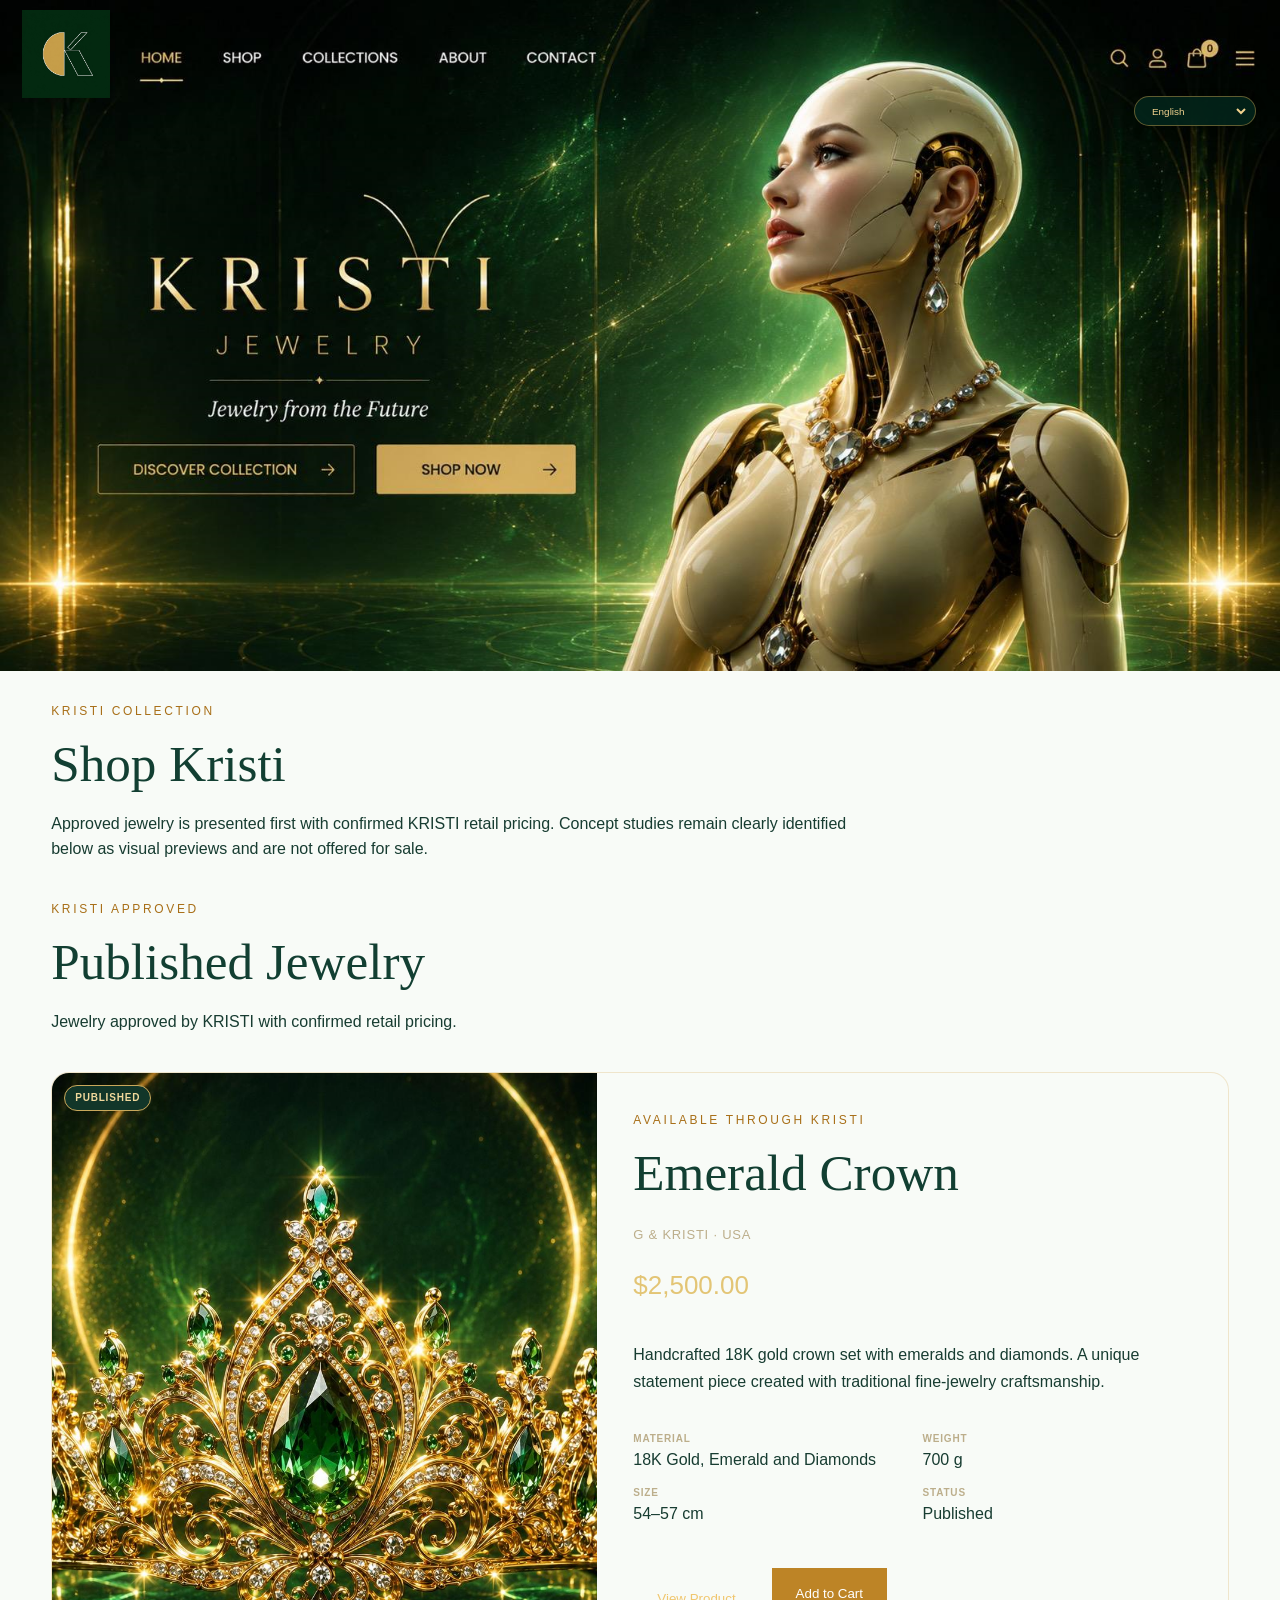
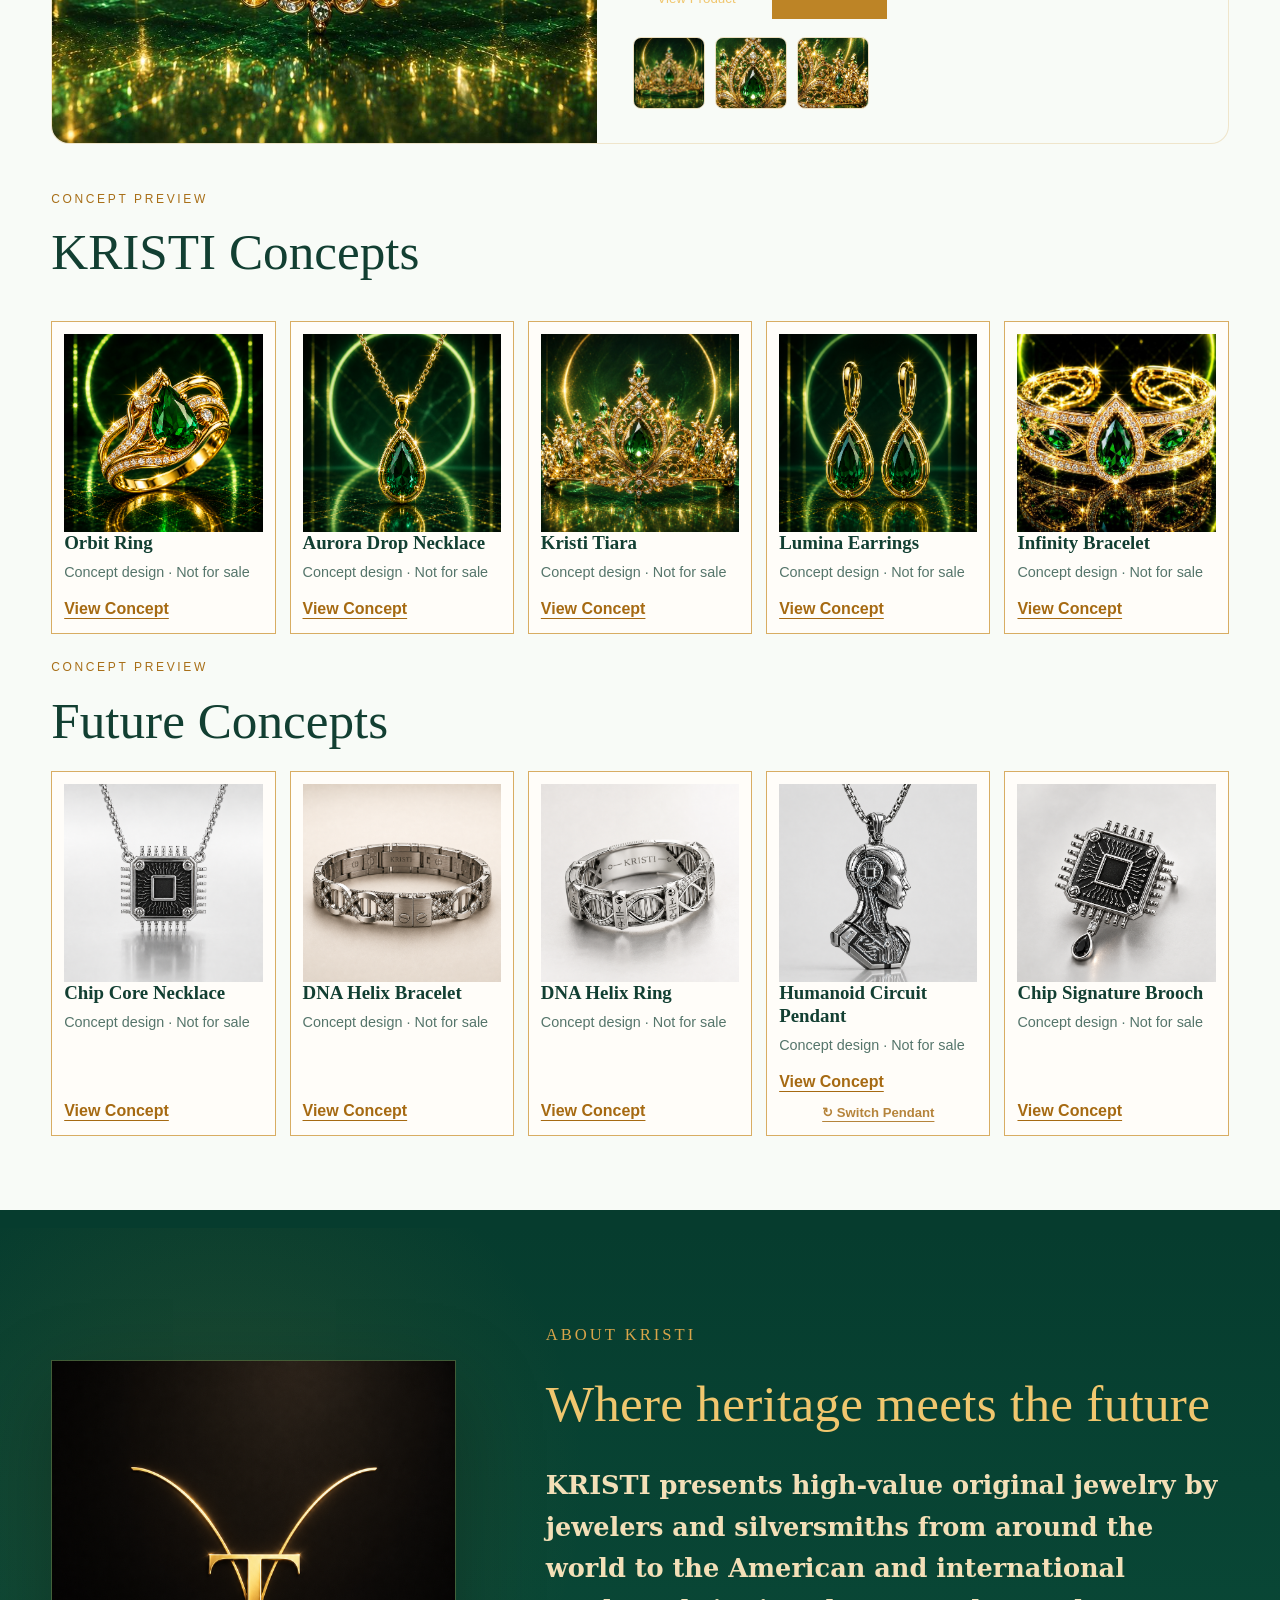
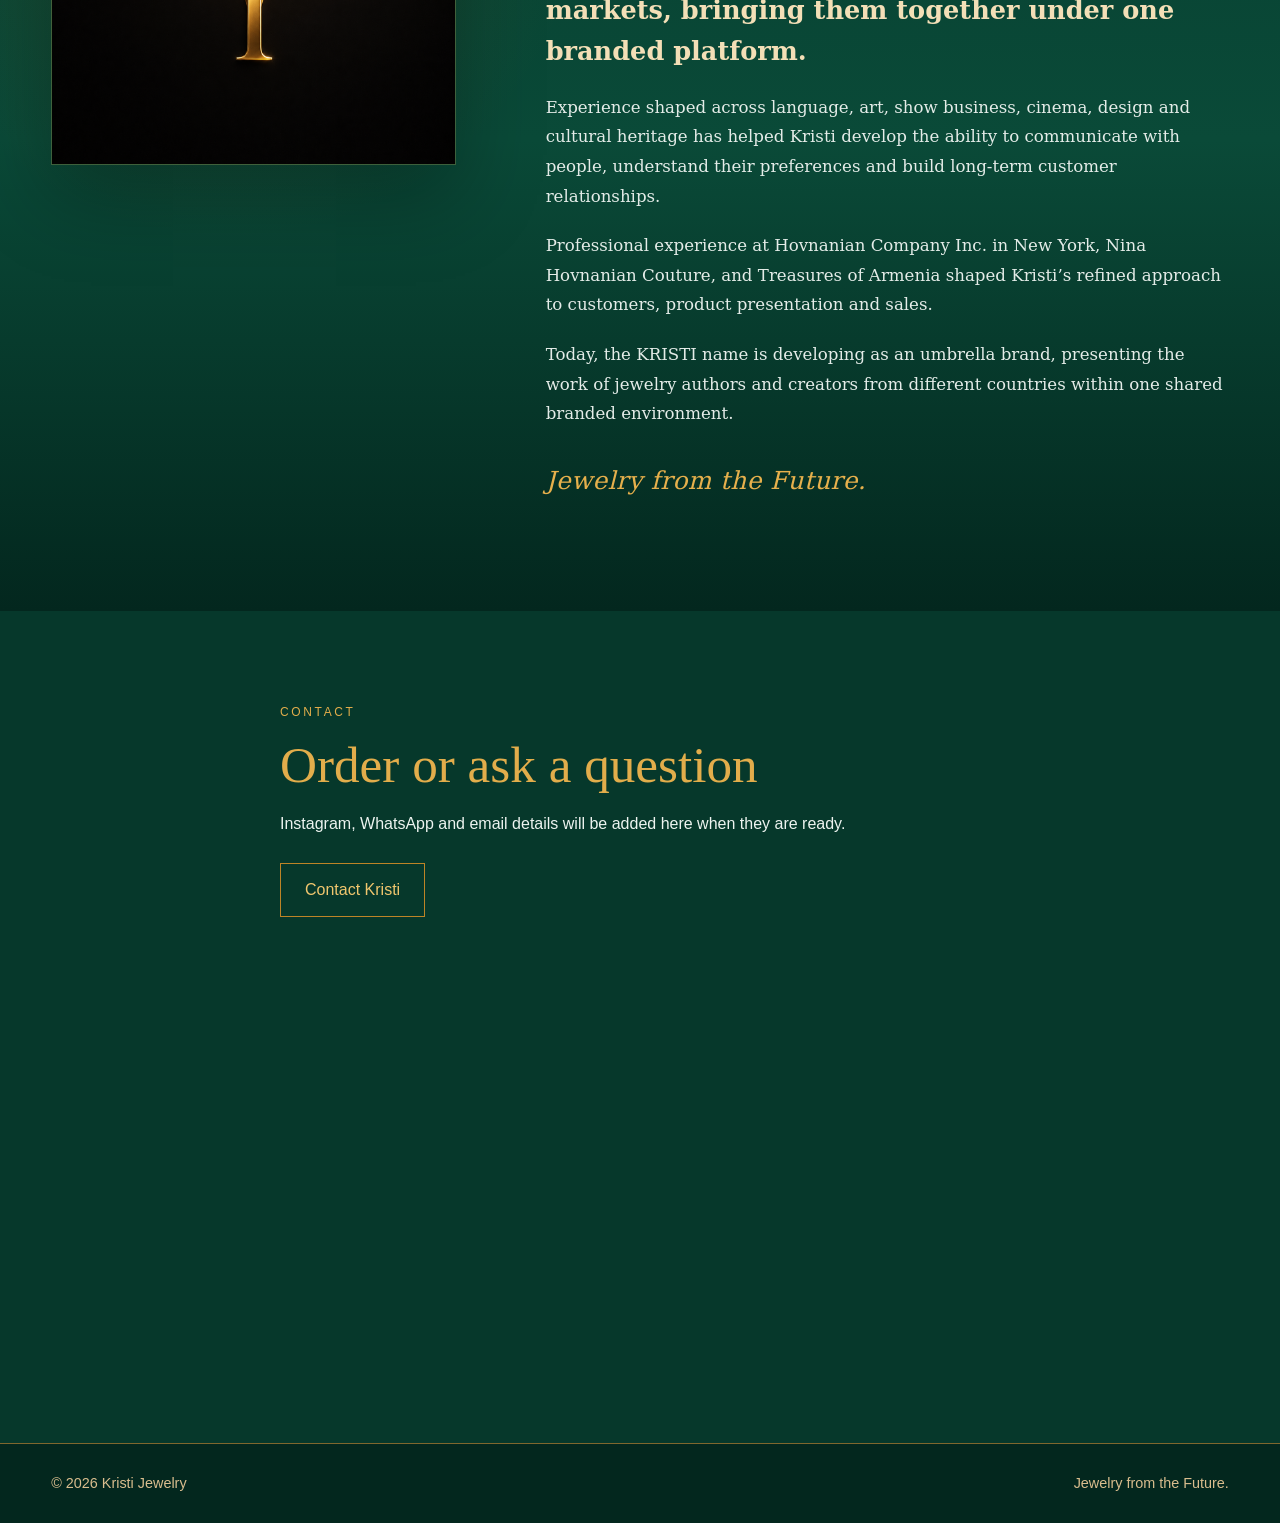
==== green/index.html @ 35c67d04 "Shift home logo left to cover legacy mark" ====
<!DOCTYPE html>
<html lang="en">
<head>
<meta charset="UTF-8">
<meta name="viewport" content="width=device-width,initial-scale=1.0">
<meta http-equiv="Cache-Control" content="no-cache, no-store, must-revalidate">
<meta http-equiv="Pragma" content="no-cache">
<meta http-equiv="Expires" content="0">
<base href="../">
<meta name="description" content="Kristi Jewelry — Green 0.2">
<title>Kristi Jewelry — Green 0.2</title>
<link rel="stylesheet" href="green/style.css?v=20260819-contact-scroll-1">
<link rel="stylesheet" href="green/rebuild.css?v=20260819-inner-shop-space-1">
<link rel="stylesheet" href="green/sticky-nav.css?v=20260819-checkout-2">
<style>
.published-static{margin:26px 0 46px}.published-static-card{display:grid;grid-template-columns:minmax(300px,.95fr) minmax(320px,1.05fr);gap:28px;border:1px solid rgba(215,173,91,.28);border-radius:18px;overflow:hidden;background:rgba(255,255,255,.035)}.published-static-media{position:relative;min-height:420px;background:#10251c}.published-static-media>img{width:100%;height:100%;object-fit:cover;display:block}.published-static-badge{position:absolute;left:12px;top:24px;padding:7px 10px;background:#123629;color:#f0d89b;border:1px solid #c9a85b;border-radius:999px;font:600 10px/1 Arial,sans-serif;letter-spacing:.08em;text-transform:uppercase}.published-static-body{padding:38px 36px 34px 8px;display:flex;flex-direction:column;justify-content:center}.published-static-body h2{font-size:clamp(32px,4vw,52px);margin:0 0 8px}.published-static-price{font-size:26px;color:#e3c575;margin:6px 0 20px}.published-static-meta{color:#bcae8b;text-transform:uppercase;letter-spacing:.06em;font-size:13px}.published-static-desc{line-height:1.65;max-width:650px}.published-static-specs{display:grid;grid-template-columns:1fr 1fr;gap:12px 20px;list-style:none;padding:0;margin:20px 0}.published-static-specs strong{display:block;color:#bcae8b;font-size:10px;text-transform:uppercase;letter-spacing:.08em}.published-static-thumbs{display:flex;gap:10px;flex-wrap:wrap}.published-actions{display:flex;gap:12px;flex-wrap:wrap;margin:22px 0 18px}.published-actions .button{border:0;cursor:pointer}.bracelet-modal-image{object-fit:cover!important;object-position:50% 27%!important}
#collections{scroll-margin-top:82px}
.hero-logo-overlay{position:absolute;z-index:30;left:1.7%;top:1.5%;width:6.9%;height:auto;display:block;pointer-events:none}
@media(max-width:760px){.published-static-card{grid-template-columns:1fr}.published-static-media{min-height:320px}.published-static-body{padding:24px}.published-static-specs{grid-template-columns:1fr}.published-static-badge{top:20px}#collections{scroll-margin-top:70px}.hero-logo-overlay{left:1.4%;top:1.4%;width:8.1%}}
</style>
</head>
<body>
<header class="site-sticky-nav" aria-label="Persistent navigation"><div class="site-sticky-nav-inner"><a class="sticky-brand" href="#home" data-sticky-target="#home" aria-label="Kristi Home"><span class="sticky-k-mark" aria-hidden="true">K</span><span>KRISTI</span></a><nav class="sticky-links" aria-label="Primary"><a href="#home" data-sticky-target="#home">Home</a><a href="#shop" data-sticky-target="#shop">Shop</a><a href="#collections" data-sticky-target="#collections">Collections</a><a href="#about" data-sticky-target="#about">About</a><a href="#contact" data-sticky-target="#contact">Contact</a></nav><div class="sticky-actions"><button class="sticky-icon" type="button" data-sticky-search aria-label="Search">⌕</button><a class="sticky-icon" href="/jeweler/" aria-label="Account">♙</a><button class="sticky-icon" type="button" data-cart-open aria-label="Cart">🛒</button><button class="sticky-icon" type="button" data-sticky-menu aria-label="Menu">☰</button><div class="sticky-search-box"><input id="stickySiteSearch" type="search" placeholder="Search jewelry" aria-label="Search jewelry"></div><nav class="sticky-menu-box" aria-label="Quick menu"><a href="#home" data-sticky-target="#home">Home</a><a href="#shop" data-sticky-target="#shop">Shop</a><a href="#collections" data-sticky-target="#collections">Collections</a><a href="#about" data-sticky-target="#about">About</a><a href="#contact" data-sticky-target="#contact">Contact</a><a href="/jeweler/">Jeweler Portal</a></nav></div></div></header>
<main>
<section class="hero" id="home" aria-label="Kristi Jewelry hero"><div class="hero-frame"><img class="hero-art" src="Hero%20Green%200.1%20png.png?v=20260815-green" alt="Kristi Jewelry green futuristic jewelry campaign"><img class="hero-logo-overlay" src="green/kristi-logo-home.png?v=20260821-logo-4" alt="Kristi logo"><a class="hero-control hero-home" href="#home" data-target="#home" aria-label="Home"></a><a class="hero-control hero-shop" href="#shop" data-target="#shop" aria-label="Shop"></a><a class="hero-control hero-collections" href="#collections" data-target="#collections" aria-label="Collections"></a><a class="hero-control hero-about" href="#about" data-target="#about" aria-label="About"></a><a class="hero-control hero-contact" href="#contact" data-target="#contact" aria-label="Contact"></a><button class="hero-control hero-search" type="button" aria-label="Search"></button><a class="hero-control hero-account" href="/jeweler/" aria-label="Jeweler account"></a><button class="hero-control hero-cart" type="button" data-cart-open aria-label="Cart"></button><button class="hero-control hero-menu" type="button" aria-label="Menu"></button><a class="hero-control hero-browse" href="#collections" data-target="#collections" aria-label="Discover collection"></a><a class="hero-control hero-shopnow" href="#shop" data-target="#shop" aria-label="Shop now"></a><div class="hero-panel search-panel" id="searchPanel"><input class="search-input" id="siteSearch" type="search" placeholder="Search jewelry" aria-label="Search jewelry"></div><nav class="hero-panel menu-panel" id="menuPanel" aria-label="Site menu"><a href="#home" data-target="#home">Home</a><a href="#shop" data-target="#shop">Shop</a><a href="#collections" data-target="#collections">Collections</a><a href="#about" data-target="#about">About</a><a href="#contact" data-target="#contact">Contact</a><a href="/jeweler/">Jeweler Portal</a></nav><div class="language-bar"><div class="language-bar-inner"><span class="language-label">Language</span><select id="languageSelect" class="language-select"><option value="ar">Arabic</option><option value="hy">Armenian</option><option value="az">Azerbaijani</option><option value="zh">Chinese</option><option value="en" selected>English</option><option value="de">German</option><option value="hi">Hindi</option><option value="fa">Persian</option><option value="ru">Russian</option><option value="es">Spanish</option><option value="tr">Turkish</option></select></div></div></div></section>
<section class="section" id="shop"><div class="container"><div class="section-heading"><p class="eyebrow" data-i18n="shopEyebrow">KRISTI collection</p><h1 data-i18n="shopTitle">Shop Kristi</h1><p data-i18n="shopIntro">Approved jewelry is presented first with confirmed KRISTI retail pricing. Concept studies remain clearly identified below as visual previews and are not offered for sale.</p></div><div class="published-static"><div class="section-heading"><p class="eyebrow">KRISTI Approved</p><h1>Published Jewelry</h1><p>Jewelry approved by KRISTI with confirmed retail pricing.</p></div><article class="published-static-card" id="emeraldCrown"><div class="published-static-media"><img id="crownMainImage" src="WhatsApp%20Image%202026-08-17%20at%206.25.42%20PM%20(1).jpeg" alt="Emerald Crown"><span class="published-static-badge">Published</span></div><div class="published-static-body"><p class="eyebrow">Available through KRISTI</p><h2>Emerald Crown</h2><p class="published-static-meta">G &amp; Kristi · USA</p><p class="published-static-price">$2,500.00</p><p class="published-static-desc">Handcrafted 18K gold crown set with emeralds and diamonds. A unique statement piece created with traditional fine-jewelry craftsmanship.</p><ul class="published-static-specs"><li><strong>Material</strong>18K Gold, Emerald and Diamonds</li><li><strong>Weight</strong>700 g</li><li><strong>Size</strong>54–57 cm</li><li><strong>Status</strong>Published</li></ul><div class="published-actions"><button class="button secondary" type="button" data-view-crown>View Product</button><button class="button" type="button" data-add-crown>Add to Cart</button></div><div class="published-static-thumbs"><button class="crown-thumb" type="button" data-src="WhatsApp%20Image%202026-08-17%20at%206.25.42%20PM%20(1).jpeg" aria-label="Emerald Crown image 1"><img src="WhatsApp%20Image%202026-08-17%20at%206.25.42%20PM%20(1).jpeg" alt="Emerald Crown image 1"></button><button class="crown-thumb" type="button" data-src="WhatsApp%20Image%202026-08-17%20at%206.35.32%20PM.jpeg" aria-label="Emerald Crown image 2"><img src="WhatsApp%20Image%202026-08-17%20at%206.35.32%20PM.jpeg" alt="Emerald Crown image 2"></button><button class="crown-thumb" type="button" data-src="WhatsApp%20Image%202026-08-17%20at%206.36.17%20PM.jpeg" aria-label="Emerald Crown image 3"><img src="WhatsApp%20Image%202026-08-17%20at%206.36.17%20PM.jpeg" alt="Emerald Crown image 3"></button></div></div></article></div><div class="section-heading" id="collections"><p class="eyebrow">Concept Preview</p><h1>KRISTI Concepts</h1></div><div class="product-grid" id="productGrid"></div><div class="section-heading concept-second-heading"><p class="eyebrow">Concept Preview</p><h1>Future Concepts</h1></div><div class="product-grid" id="conceptProductGrid"></div></div></section>
<section class="section about-section" id="about"><div class="container about-wrap"><div class="about-symbol-wrap"><img class="about-symbol" src="Kristi-symbol.png" alt="Kristi gold T emblem"></div><div class="about-content"><p class="eyebrow">About Kristi</p><h1>Where heritage meets the future</h1><p class="about-lead"><strong>KRISTI presents high-value original jewelry by jewelers and silversmiths from around the world to the American and international markets, bringing them together under one branded platform.</strong></p><p>Experience shaped across language, art, show business, cinema, design and cultural heritage has helped Kristi develop the ability to communicate with people, understand their preferences and build long-term customer relationships.</p><p>Professional experience at Hovnanian Company Inc. in New York, Nina Hovnanian Couture, and Treasures of Armenia shaped Kristi’s refined approach to customers, product presentation and sales.</p><p>Today, the KRISTI name is developing as an umbrella brand, presenting the work of jewelry authors and creators from different countries within one shared branded environment.</p><p class="about-signature">Jewelry from the Future.</p></div></div></section><section class="section contact-section" id="contact"><div class="container narrow"><p class="eyebrow" data-i18n="contactEyebrow">Contact</p><h1 data-i18n="contactTitle">Order or ask a question</h1><p data-i18n="contactP">Instagram, WhatsApp and email details will be added here when they are ready.</p><a class="button secondary" href="mailto:hello@example.com" data-i18n="contactButton">Contact Kristi</a></div></section></main>
<aside class="cart-drawer" id="cartDrawer" aria-hidden="true" aria-labelledby="cartTitle"><button class="cart-backdrop" type="button" data-cart-close aria-label="Close cart"></button><section class="cart-panel" role="dialog" aria-modal="true"><div class="cart-header"><div><p class="eyebrow">KRISTI</p><h2 id="cartTitle">Your Cart</h2></div><button class="cart-close" type="button" data-cart-close aria-label="Close cart">×</button></div><div class="cart-empty" data-cart-content><p>Your cart is currently empty.</p><a class="button secondary" href="#shop" data-cart-shop>Continue Shopping</a></div></section></aside>
<div class="concept-modal" id="conceptModal" aria-hidden="true" role="dialog" aria-modal="true" aria-labelledby="conceptTitle"><div class="concept-modal-backdrop" data-close-modal></div><div class="concept-modal-panel"><button class="concept-modal-close" type="button" aria-label="Close concept preview" data-close-modal>×</button><div class="concept-modal-grid"><img id="conceptImage" class="concept-modal-image" src="product-07.png" alt=""><div class="concept-modal-content"><p class="eyebrow" data-i18n="modalEyebrow">Kristi Concept Study</p><h2 id="conceptTitle">Concept Collection</h2><p id="conceptDescription" class="concept-description"></p><div class="concept-notice"><strong>Concept Preview</strong><span data-i18n="modalNotice">This is a visual concept preview and is not currently offered for sale.</span></div></div></div></div></div><footer class="site-footer"><div class="container footer-wrap"><p>© <span id="year"></span> Kristi Jewelry</p><p data-i18n="tagline">Jewelry from the Future.</p></div></footer><script src="green/app.js?v=20260818-rebuild-1" defer></script><script src="green/dna-bracelet-image.js?v=20260818-dna-bracelet" defer></script><script src="green/sticky-nav.js?v=20260819-checkout-2" defer></script></body></html>
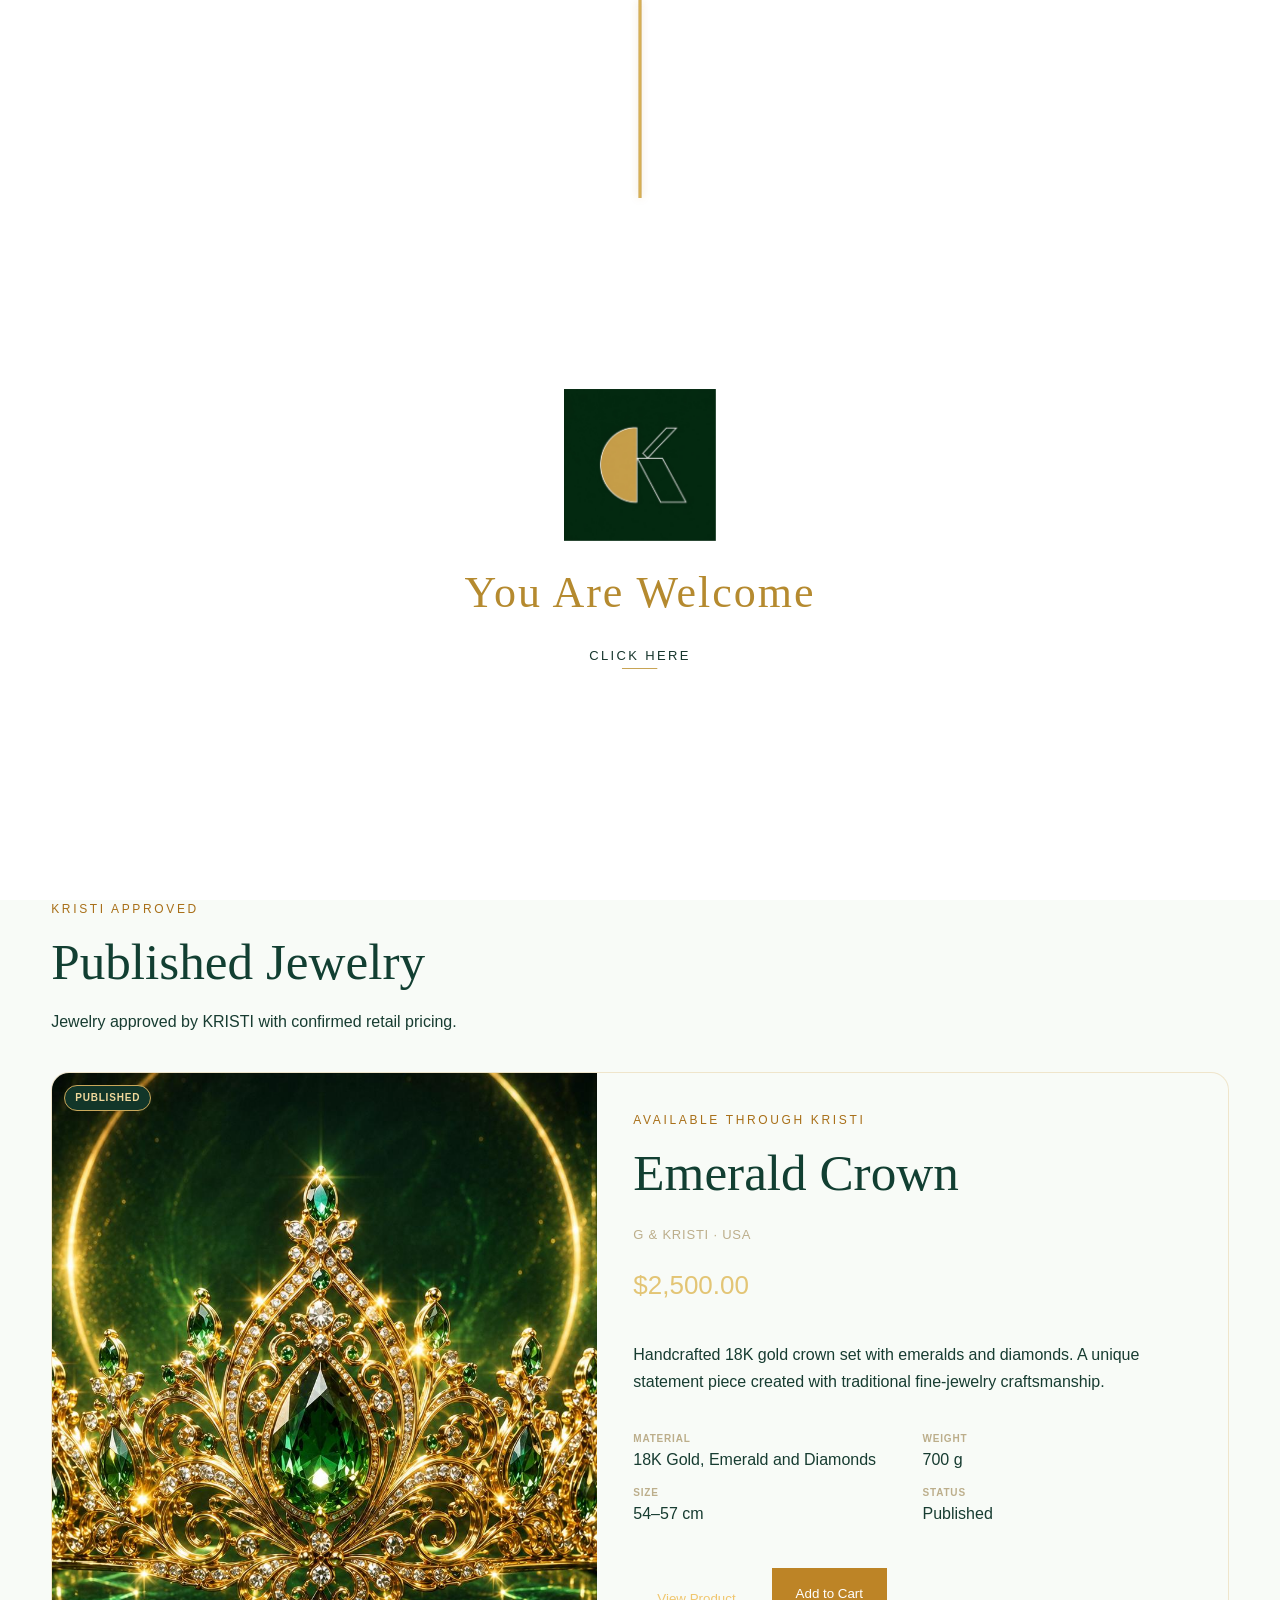
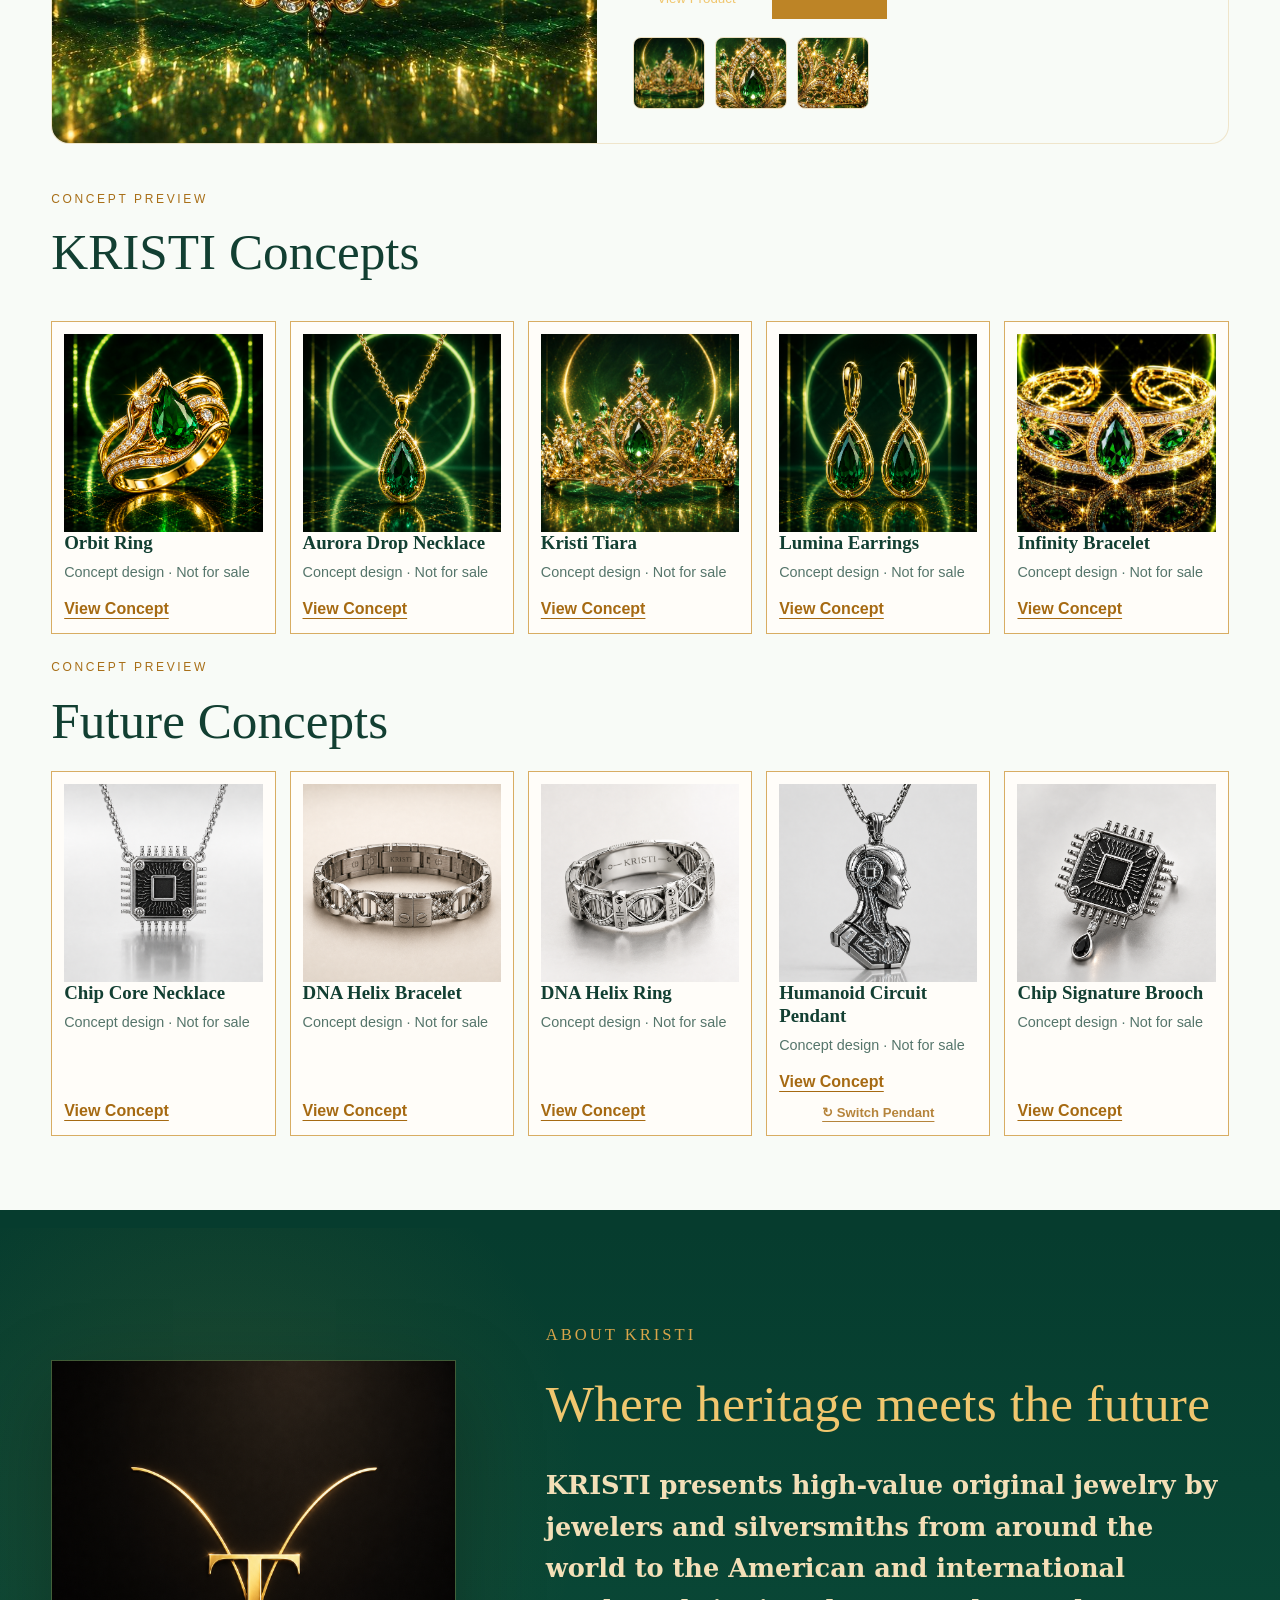
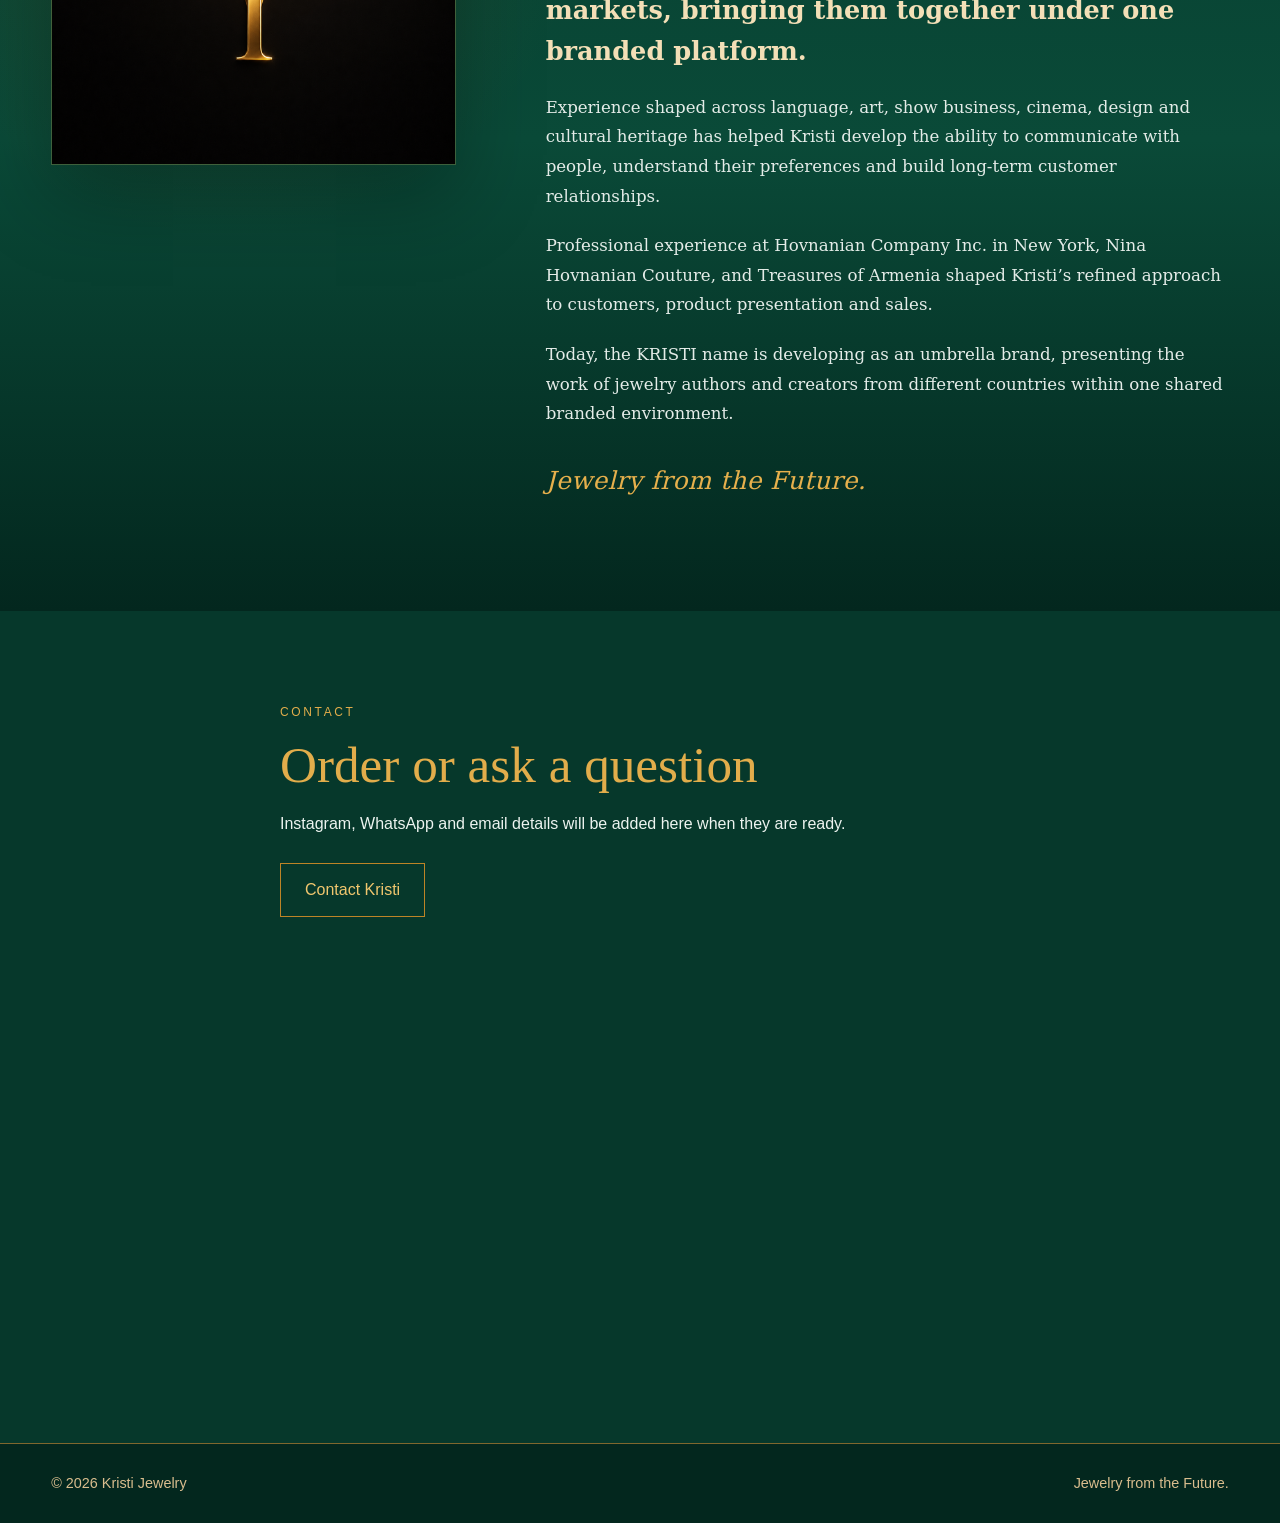
==== commit c39f5854: "Wire intro screen and KRISTI background music" ====
--- a/green/index.html
+++ b/green/index.html
@@ -12,6 +12,7 @@
 <link rel="stylesheet" href="green/style.css?v=20260819-contact-scroll-1">
 <link rel="stylesheet" href="green/rebuild.css?v=20260819-inner-shop-space-1">
 <link rel="stylesheet" href="green/sticky-nav.css?v=20260819-checkout-2">
+<link rel="stylesheet" href="green/intro-music.css?v=20260823-intro-1">
 <style>
 .published-static{margin:26px 0 46px}.published-static-card{display:grid;grid-template-columns:minmax(300px,.95fr) minmax(320px,1.05fr);gap:28px;border:1px solid rgba(215,173,91,.28);border-radius:18px;overflow:hidden;background:rgba(255,255,255,.035)}.published-static-media{position:relative;min-height:420px;background:#10251c}.published-static-media>img{width:100%;height:100%;object-fit:cover;display:block}.published-static-badge{position:absolute;left:12px;top:24px;padding:7px 10px;background:#123629;color:#f0d89b;border:1px solid #c9a85b;border-radius:999px;font:600 10px/1 Arial,sans-serif;letter-spacing:.08em;text-transform:uppercase}.published-static-body{padding:38px 36px 34px 8px;display:flex;flex-direction:column;justify-content:center}.published-static-body h2{font-size:clamp(32px,4vw,52px);margin:0 0 8px}.published-static-price{font-size:26px;color:#e3c575;margin:6px 0 20px}.published-static-meta{color:#bcae8b;text-transform:uppercase;letter-spacing:.06em;font-size:13px}.published-static-desc{line-height:1.65;max-width:650px}.published-static-specs{display:grid;grid-template-columns:1fr 1fr;gap:12px 20px;list-style:none;padding:0;margin:20px 0}.published-static-specs strong{display:block;color:#bcae8b;font-size:10px;text-transform:uppercase;letter-spacing:.08em}.published-static-thumbs{display:flex;gap:10px;flex-wrap:wrap}.published-actions{display:flex;gap:12px;flex-wrap:wrap;margin:22px 0 18px}.published-actions .button{border:0;cursor:pointer}.bracelet-modal-image{object-fit:cover!important;object-position:50% 27%!important}
 #collections{scroll-margin-top:82px}
@@ -20,10 +21,22 @@
 </style>
 </head>
 <body>
+<div class="kristi-intro" data-kristi-intro aria-label="Welcome to KRISTI">
+  <div class="kristi-intro-inner">
+    <div class="kristi-chain" aria-hidden="true"></div>
+    <div class="kristi-intro-mark"><img src="green/kristi-logo-home.png?v=20260823-intro-mark-1" alt="KRISTI logo"></div>
+    <div class="kristi-intro-copy">
+      <h1 class="kristi-intro-title">You Are Welcome</h1>
+      <button class="kristi-intro-enter" type="button" data-kristi-enter>Click here</button>
+    </div>
+  </div>
+</div>
+<audio data-kristi-music preload="auto" loop src="green/KRISTI_Parisian_Luxe_Web_Final.mp3"></audio>
+<button class="kristi-music-toggle" type="button" data-kristi-music-toggle aria-label="Play background music" aria-pressed="false" hidden>♩</button>
 <header class="site-sticky-nav" aria-label="Persistent navigation"><div class="site-sticky-nav-inner"><a class="sticky-brand" href="#home" data-sticky-target="#home" aria-label="Kristi Home"><span class="sticky-k-mark" aria-hidden="true">K</span><span>KRISTI</span></a><nav class="sticky-links" aria-label="Primary"><a href="#home" data-sticky-target="#home">Home</a><a href="#shop" data-sticky-target="#shop">Shop</a><a href="#collections" data-sticky-target="#collections">Collections</a><a href="#about" data-sticky-target="#about">About</a><a href="#contact" data-sticky-target="#contact">Contact</a></nav><div class="sticky-actions"><button class="sticky-icon" type="button" data-sticky-search aria-label="Search">⌕</button><a class="sticky-icon" href="/jeweler/" aria-label="Account">♙</a><button class="sticky-icon" type="button" data-cart-open aria-label="Cart">🛒</button><button class="sticky-icon" type="button" data-sticky-menu aria-label="Menu">☰</button><div class="sticky-search-box"><input id="stickySiteSearch" type="search" placeholder="Search jewelry" aria-label="Search jewelry"></div><nav class="sticky-menu-box" aria-label="Quick menu"><a href="#home" data-sticky-target="#home">Home</a><a href="#shop" data-sticky-target="#shop">Shop</a><a href="#collections" data-sticky-target="#collections">Collections</a><a href="#about" data-sticky-target="#about">About</a><a href="#contact" data-sticky-target="#contact">Contact</a><a href="/jeweler/">Jeweler Portal</a></nav></div></div></header>
 <main>
 <section class="hero" id="home" aria-label="Kristi Jewelry hero"><div class="hero-frame"><img class="hero-art" src="Hero%20Green%200.1%20png.png?v=20260815-green" alt="Kristi Jewelry green futuristic jewelry campaign"><img class="hero-logo-overlay" src="green/kristi-logo-home.png?v=20260821-logo-4" alt="Kristi logo"><a class="hero-control hero-home" href="#home" data-target="#home" aria-label="Home"></a><a class="hero-control hero-shop" href="#shop" data-target="#shop" aria-label="Shop"></a><a class="hero-control hero-collections" href="#collections" data-target="#collections" aria-label="Collections"></a><a class="hero-control hero-about" href="#about" data-target="#about" aria-label="About"></a><a class="hero-control hero-contact" href="#contact" data-target="#contact" aria-label="Contact"></a><button class="hero-control hero-search" type="button" aria-label="Search"></button><a class="hero-control hero-account" href="/jeweler/" aria-label="Jeweler account"></a><button class="hero-control hero-cart" type="button" data-cart-open aria-label="Cart"></button><button class="hero-control hero-menu" type="button" aria-label="Menu"></button><a class="hero-control hero-browse" href="#collections" data-target="#collections" aria-label="Discover collection"></a><a class="hero-control hero-shopnow" href="#shop" data-target="#shop" aria-label="Shop now"></a><div class="hero-panel search-panel" id="searchPanel"><input class="search-input" id="siteSearch" type="search" placeholder="Search jewelry" aria-label="Search jewelry"></div><nav class="hero-panel menu-panel" id="menuPanel" aria-label="Site menu"><a href="#home" data-target="#home">Home</a><a href="#shop" data-target="#shop">Shop</a><a href="#collections" data-target="#collections">Collections</a><a href="#about" data-target="#about">About</a><a href="#contact" data-target="#contact">Contact</a><a href="/jeweler/">Jeweler Portal</a></nav><div class="language-bar"><div class="language-bar-inner"><span class="language-label">Language</span><select id="languageSelect" class="language-select"><option value="ar">Arabic</option><option value="hy">Armenian</option><option value="az">Azerbaijani</option><option value="zh">Chinese</option><option value="en" selected>English</option><option value="de">German</option><option value="hi">Hindi</option><option value="fa">Persian</option><option value="ru">Russian</option><option value="es">Spanish</option><option value="tr">Turkish</option></select></div></div></div></section>
 <section class="section" id="shop"><div class="container"><div class="section-heading"><p class="eyebrow" data-i18n="shopEyebrow">KRISTI collection</p><h1 data-i18n="shopTitle">Shop Kristi</h1><p data-i18n="shopIntro">Approved jewelry is presented first with confirmed KRISTI retail pricing. Concept studies remain clearly identified below as visual previews and are not offered for sale.</p></div><div class="published-static"><div class="section-heading"><p class="eyebrow">KRISTI Approved</p><h1>Published Jewelry</h1><p>Jewelry approved by KRISTI with confirmed retail pricing.</p></div><article class="published-static-card" id="emeraldCrown"><div class="published-static-media"><img id="crownMainImage" src="WhatsApp%20Image%202026-08-17%20at%206.25.42%20PM%20(1).jpeg" alt="Emerald Crown"><span class="published-static-badge">Published</span></div><div class="published-static-body"><p class="eyebrow">Available through KRISTI</p><h2>Emerald Crown</h2><p class="published-static-meta">G &amp; Kristi · USA</p><p class="published-static-price">$2,500.00</p><p class="published-static-desc">Handcrafted 18K gold crown set with emeralds and diamonds. A unique statement piece created with traditional fine-jewelry craftsmanship.</p><ul class="published-static-specs"><li><strong>Material</strong>18K Gold, Emerald and Diamonds</li><li><strong>Weight</strong>700 g</li><li><strong>Size</strong>54–57 cm</li><li><strong>Status</strong>Published</li></ul><div class="published-actions"><button class="button secondary" type="button" data-view-crown>View Product</button><button class="button" type="button" data-add-crown>Add to Cart</button></div><div class="published-static-thumbs"><button class="crown-thumb" type="button" data-src="WhatsApp%20Image%202026-08-17%20at%206.25.42%20PM%20(1).jpeg" aria-label="Emerald Crown image 1"><img src="WhatsApp%20Image%202026-08-17%20at%206.25.42%20PM%20(1).jpeg" alt="Emerald Crown image 1"></button><button class="crown-thumb" type="button" data-src="WhatsApp%20Image%202026-08-17%20at%206.35.32%20PM.jpeg" aria-label="Emerald Crown image 2"><img src="WhatsApp%20Image%202026-08-17%20at%206.35.32%20PM.jpeg" alt="Emerald Crown image 2"></button><button class="crown-thumb" type="button" data-src="WhatsApp%20Image%202026-08-17%20at%206.36.17%20PM.jpeg" aria-label="Emerald Crown image 3"><img src="WhatsApp%20Image%202026-08-17%20at%206.36.17%20PM.jpeg" alt="Emerald Crown image 3"></button></div></div></article></div><div class="section-heading" id="collections"><p class="eyebrow">Concept Preview</p><h1>KRISTI Concepts</h1></div><div class="product-grid" id="productGrid"></div><div class="section-heading concept-second-heading"><p class="eyebrow">Concept Preview</p><h1>Future Concepts</h1></div><div class="product-grid" id="conceptProductGrid"></div></div></section>
 <section class="section about-section" id="about"><div class="container about-wrap"><div class="about-symbol-wrap"><img class="about-symbol" src="Kristi-symbol.png" alt="Kristi gold T emblem"></div><div class="about-content"><p class="eyebrow">About Kristi</p><h1>Where heritage meets the future</h1><p class="about-lead"><strong>KRISTI presents high-value original jewelry by jewelers and silversmiths from around the world to the American and international markets, bringing them together under one branded platform.</strong></p><p>Experience shaped across language, art, show business, cinema, design and cultural heritage has helped Kristi develop the ability to communicate with people, understand their preferences and build long-term customer relationships.</p><p>Professional experience at Hovnanian Company Inc. in New York, Nina Hovnanian Couture, and Treasures of Armenia shaped Kristi’s refined approach to customers, product presentation and sales.</p><p>Today, the KRISTI name is developing as an umbrella brand, presenting the work of jewelry authors and creators from different countries within one shared branded environment.</p><p class="about-signature">Jewelry from the Future.</p></div></div></section><section class="section contact-section" id="contact"><div class="container narrow"><p class="eyebrow" data-i18n="contactEyebrow">Contact</p><h1 data-i18n="contactTitle">Order or ask a question</h1><p data-i18n="contactP">Instagram, WhatsApp and email details will be added here when they are ready.</p><a class="button secondary" href="mailto:hello@example.com" data-i18n="contactButton">Contact Kristi</a></div></section></main>
 <aside class="cart-drawer" id="cartDrawer" aria-hidden="true" aria-labelledby="cartTitle"><button class="cart-backdrop" type="button" data-cart-close aria-label="Close cart"></button><section class="cart-panel" role="dialog" aria-modal="true"><div class="cart-header"><div><p class="eyebrow">KRISTI</p><h2 id="cartTitle">Your Cart</h2></div><button class="cart-close" type="button" data-cart-close aria-label="Close cart">×</button></div><div class="cart-empty" data-cart-content><p>Your cart is currently empty.</p><a class="button secondary" href="#shop" data-cart-shop>Continue Shopping</a></div></section></aside>
-<div class="concept-modal" id="conceptModal" aria-hidden="true" role="dialog" aria-modal="true" aria-labelledby="conceptTitle"><div class="concept-modal-backdrop" data-close-modal></div><div class="concept-modal-panel"><button class="concept-modal-close" type="button" aria-label="Close concept preview" data-close-modal>×</button><div class="concept-modal-grid"><img id="conceptImage" class="concept-modal-image" src="product-07.png" alt=""><div class="concept-modal-content"><p class="eyebrow" data-i18n="modalEyebrow">Kristi Concept Study</p><h2 id="conceptTitle">Concept Collection</h2><p id="conceptDescription" class="concept-description"></p><div class="concept-notice"><strong>Concept Preview</strong><span data-i18n="modalNotice">This is a visual concept preview and is not currently offered for sale.</span></div></div></div></div></div><footer class="site-footer"><div class="container footer-wrap"><p>© <span id="year"></span> Kristi Jewelry</p><p data-i18n="tagline">Jewelry from the Future.</p></div></footer><script src="green/app.js?v=20260818-rebuild-1" defer></script><script src="green/dna-bracelet-image.js?v=20260818-dna-bracelet" defer></script><script src="green/sticky-nav.js?v=20260819-checkout-2" defer></script></body></html>+<div class="concept-modal" id="conceptModal" aria-hidden="true" role="dialog" aria-modal="true" aria-labelledby="conceptTitle"><div class="concept-modal-backdrop" data-close-modal></div><div class="concept-modal-panel"><button class="concept-modal-close" type="button" aria-label="Close concept preview" data-close-modal>×</button><div class="concept-modal-grid"><img id="conceptImage" class="concept-modal-image" src="product-07.png" alt=""><div class="concept-modal-content"><p class="eyebrow" data-i18n="modalEyebrow">Kristi Concept Study</p><h2 id="conceptTitle">Concept Collection</h2><p id="conceptDescription" class="concept-description"></p><div class="concept-notice"><strong>Concept Preview</strong><span data-i18n="modalNotice">This is a visual concept preview and is not currently offered for sale.</span></div></div></div></div></div><footer class="site-footer"><div class="container footer-wrap"><p>© <span id="year"></span> Kristi Jewelry</p><p data-i18n="tagline">Jewelry from the Future.</p></div></footer><script src="green/app.js?v=20260818-rebuild-1" defer></script><script src="green/dna-bracelet-image.js?v=20260818-dna-bracelet" defer></script><script src="green/sticky-nav.js?v=20260819-checkout-2" defer></script><script src="green/intro-music.js?v=20260823-intro-1" defer></script></body></html>
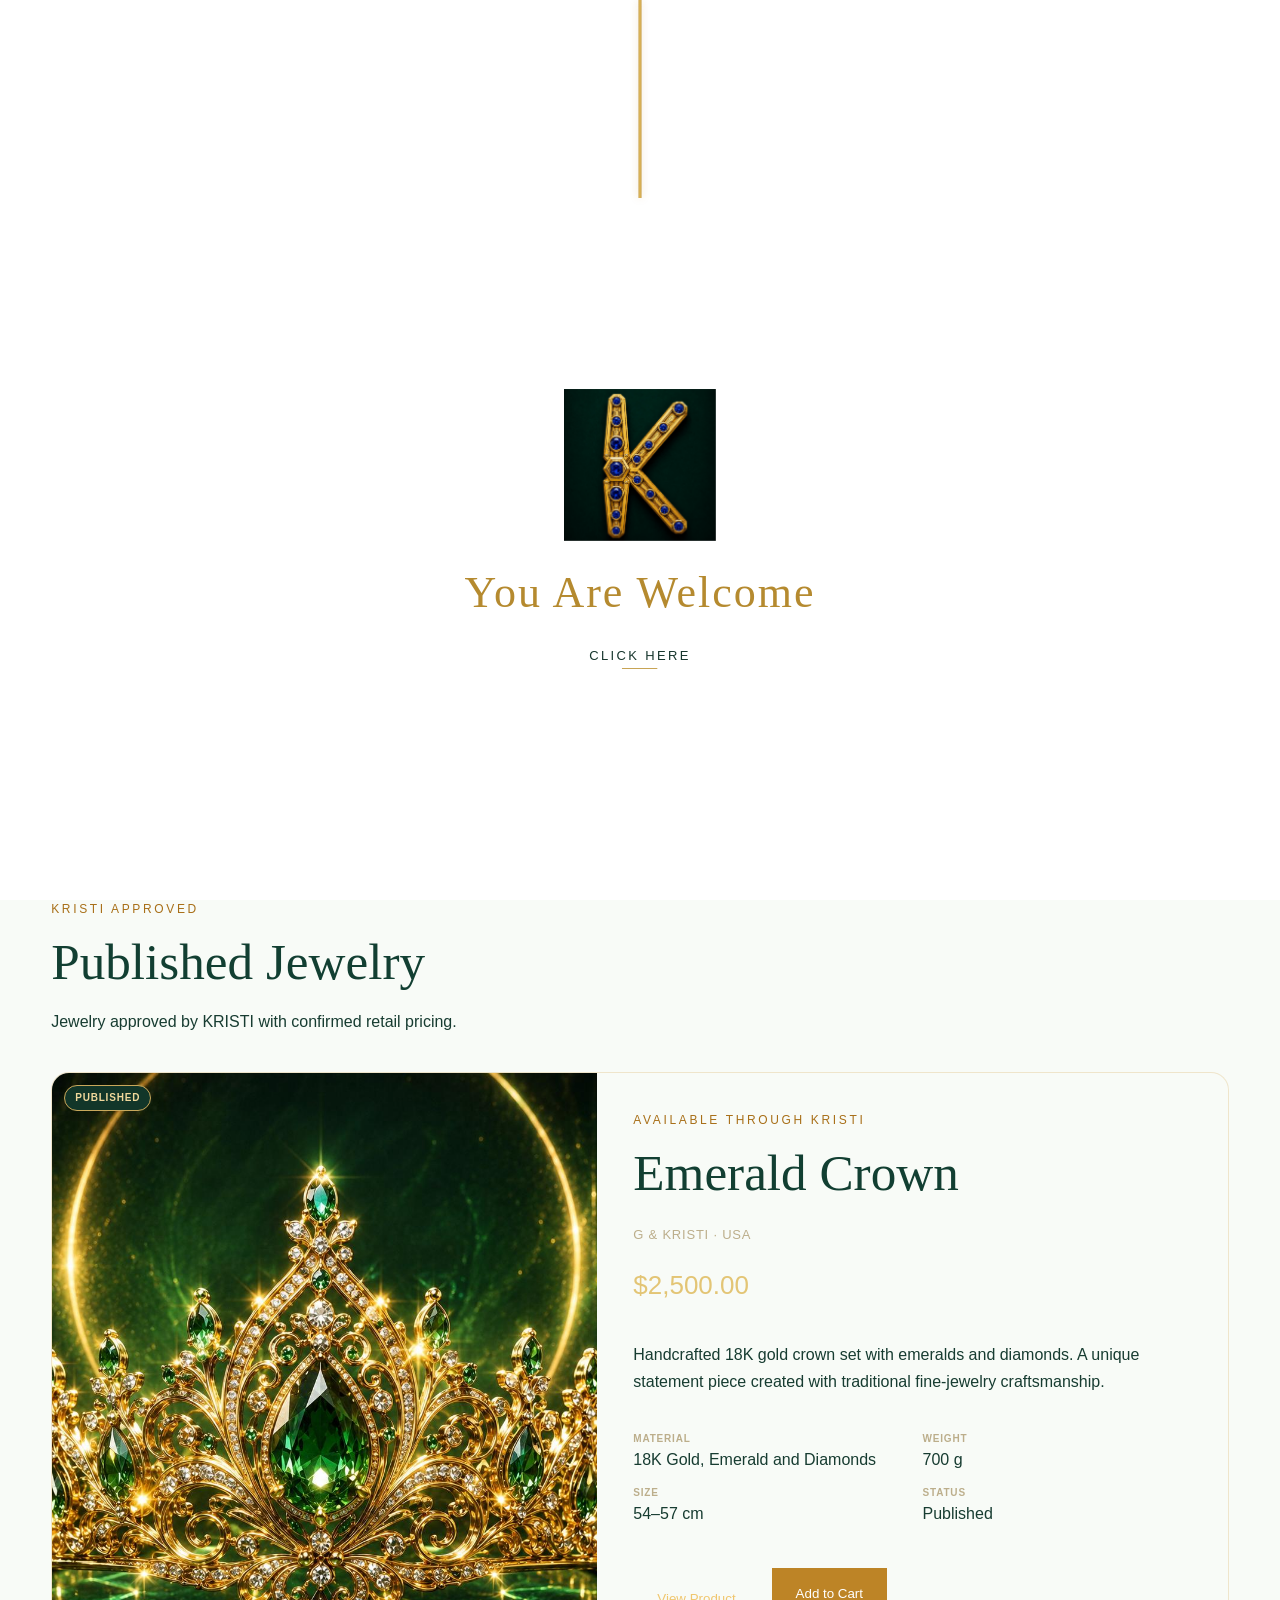
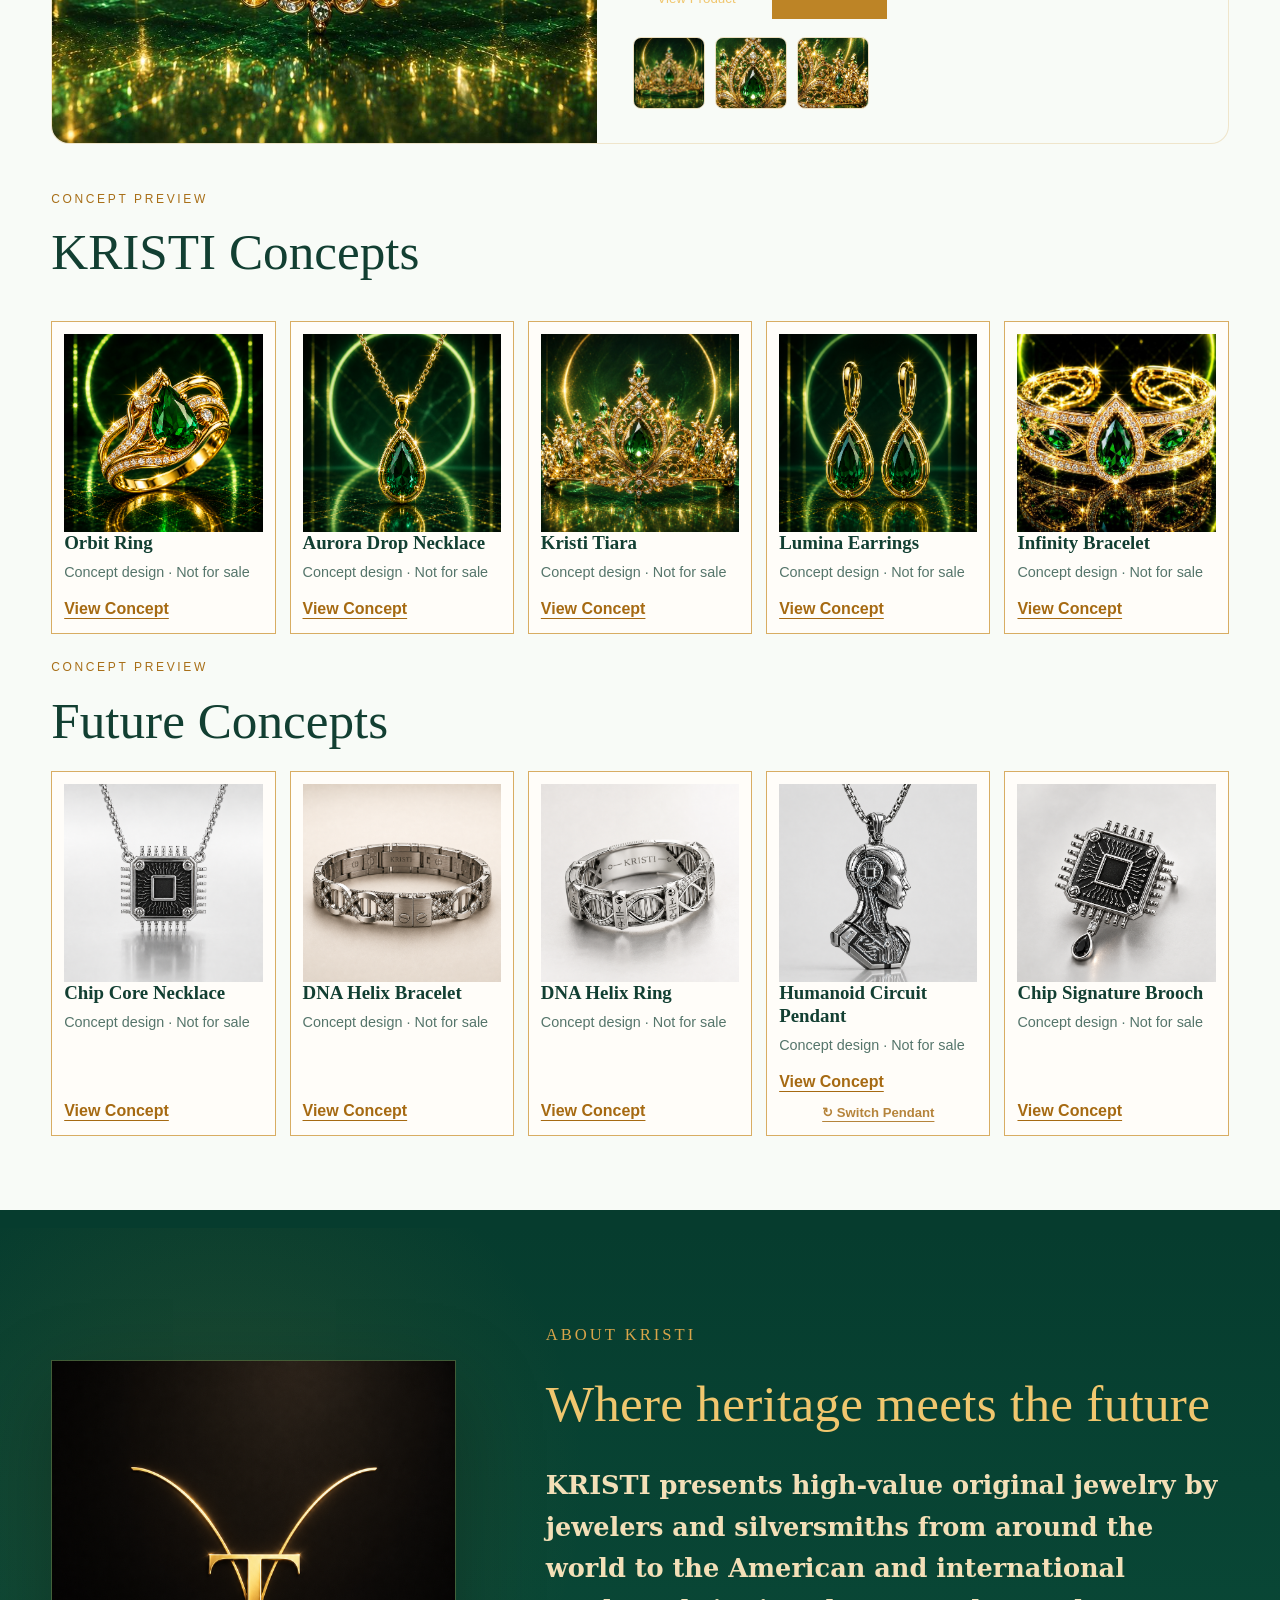
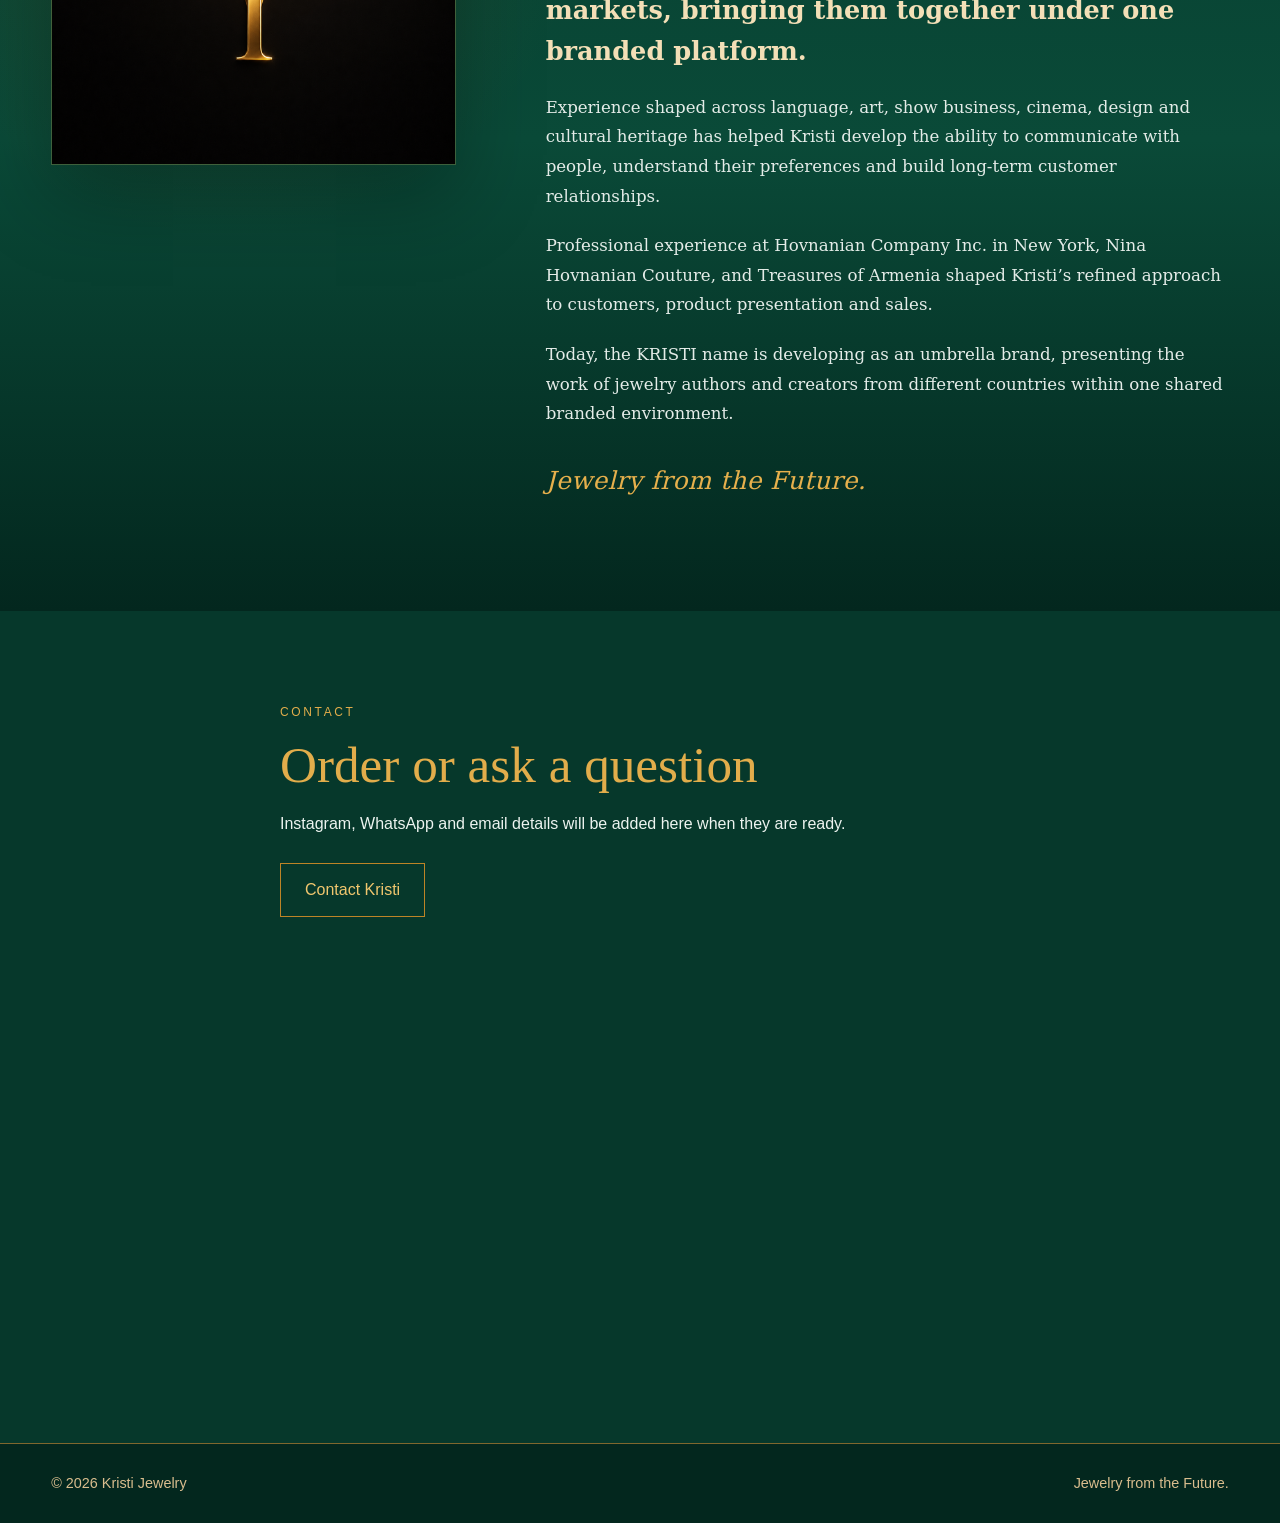
==== commit 730ff1c4: "Use blue gold K logo on intro screen" ====
--- a/green/index.html
+++ b/green/index.html
@@ -24,7 +24,7 @@
 <div class="kristi-intro" data-kristi-intro aria-label="Welcome to KRISTI">
   <div class="kristi-intro-inner">
     <div class="kristi-chain" aria-hidden="true"></div>
-    <div class="kristi-intro-mark"><img src="green/kristi-logo-home.png?v=20260823-intro-mark-1" alt="KRISTI logo"></div>
+    <div class="kristi-intro-mark"><img src="green/KRISTI%20LOGO%20BLUE.png?v=20260823-intro-mark-blue-1" alt="KRISTI logo"></div>
     <div class="kristi-intro-copy">
       <h1 class="kristi-intro-title">You Are Welcome</h1>
       <button class="kristi-intro-enter" type="button" data-kristi-enter>Click here</button>
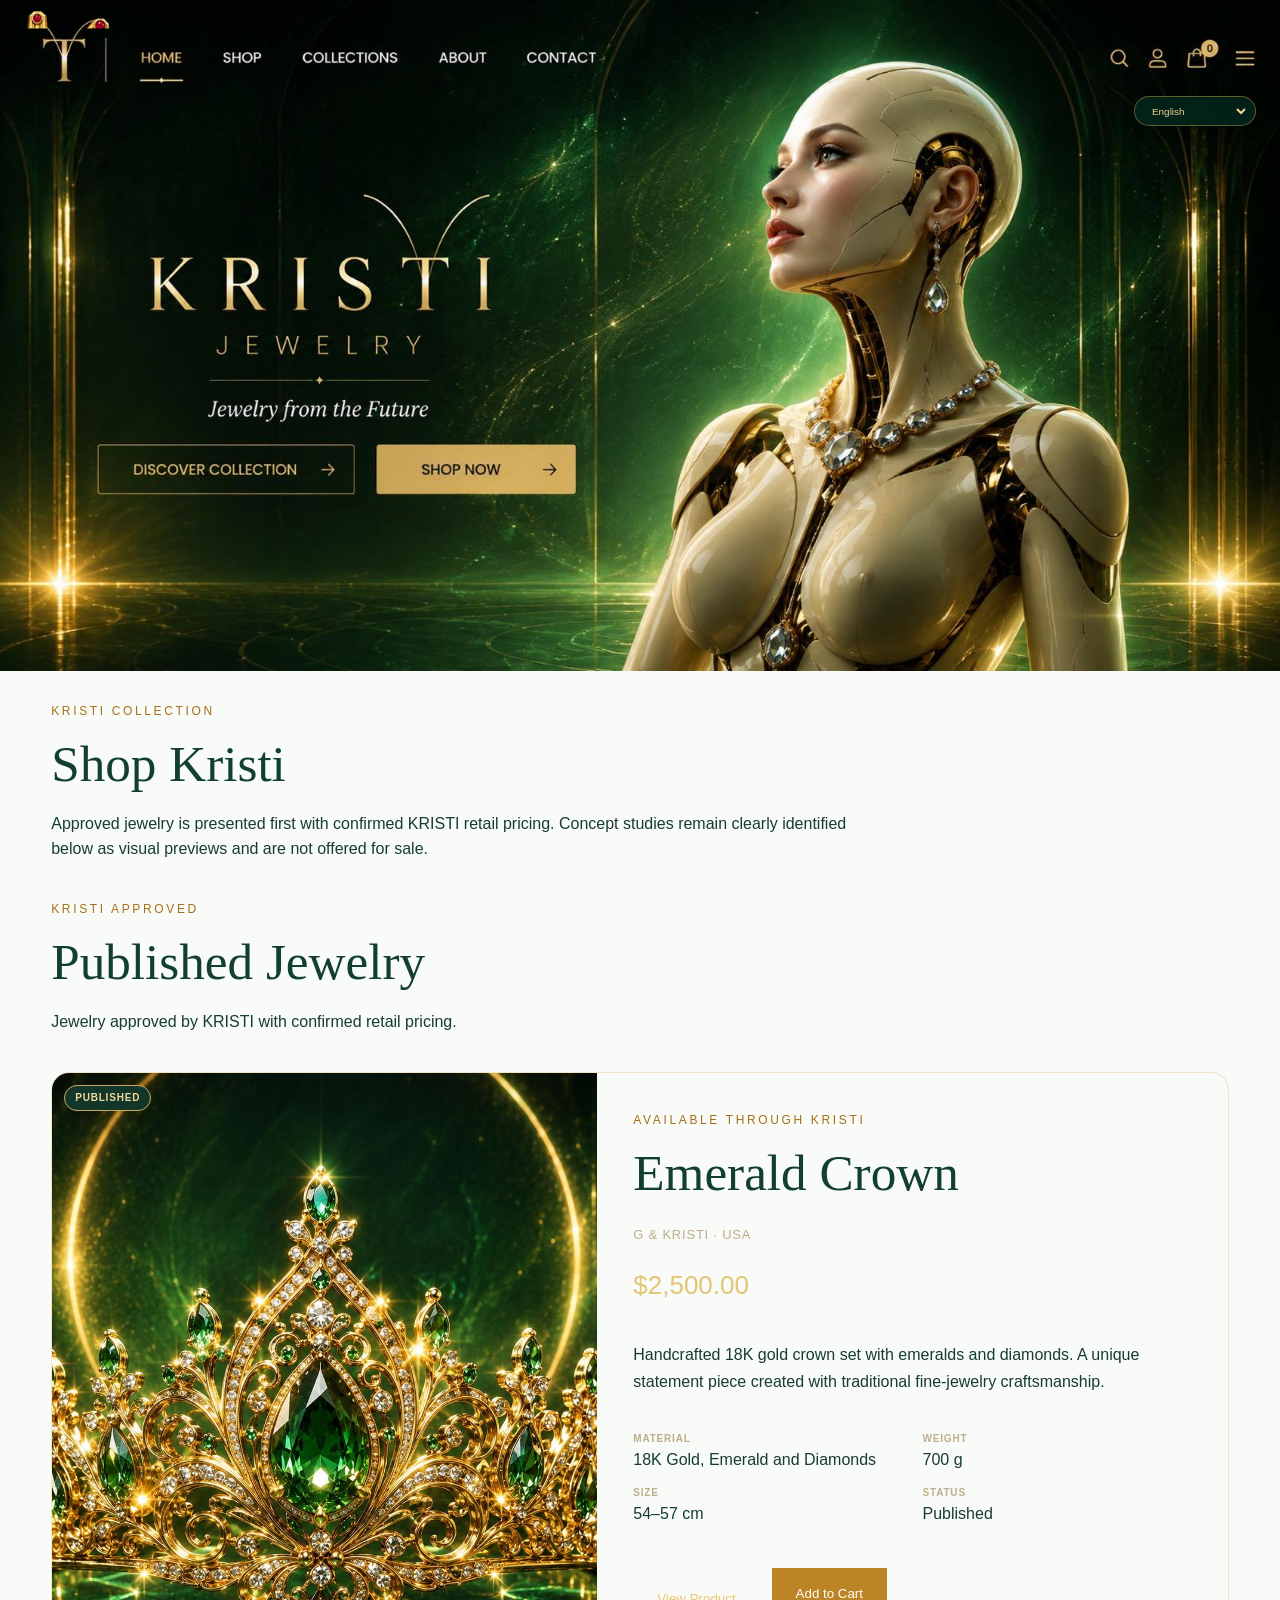
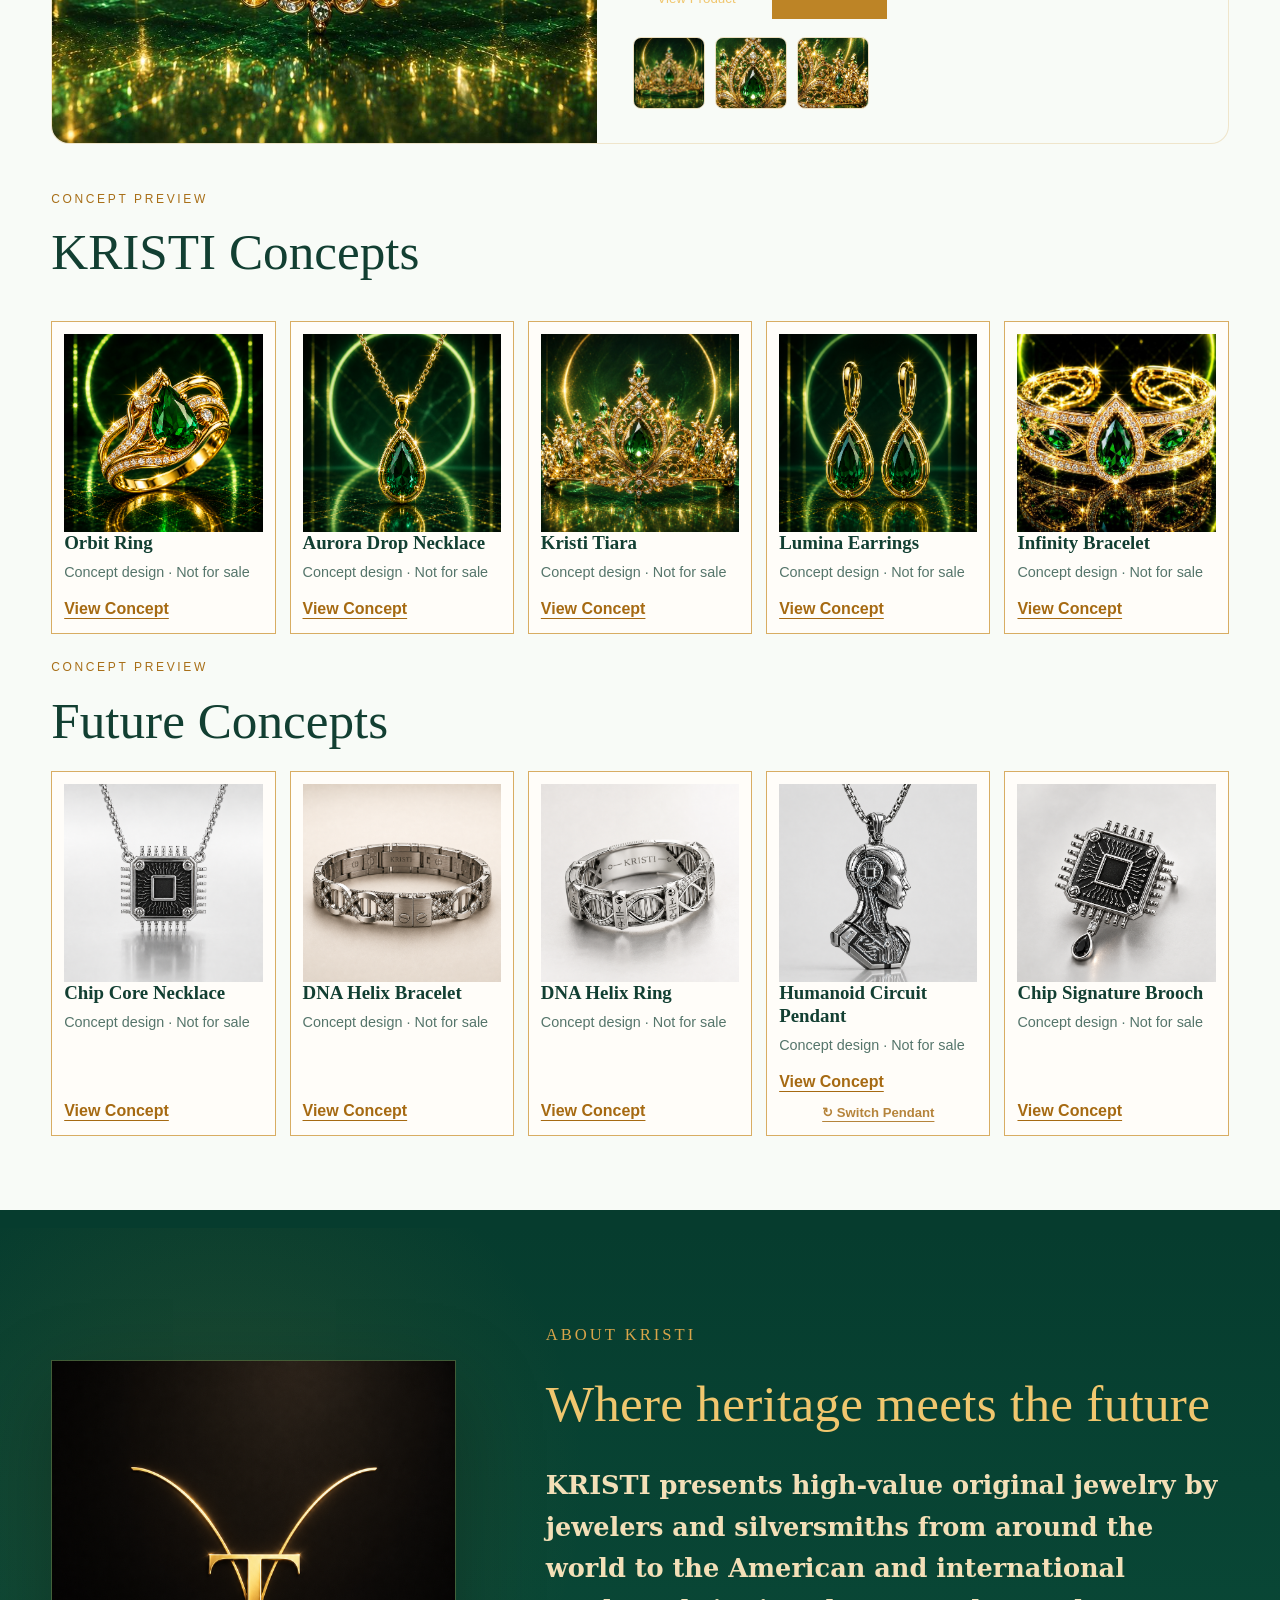
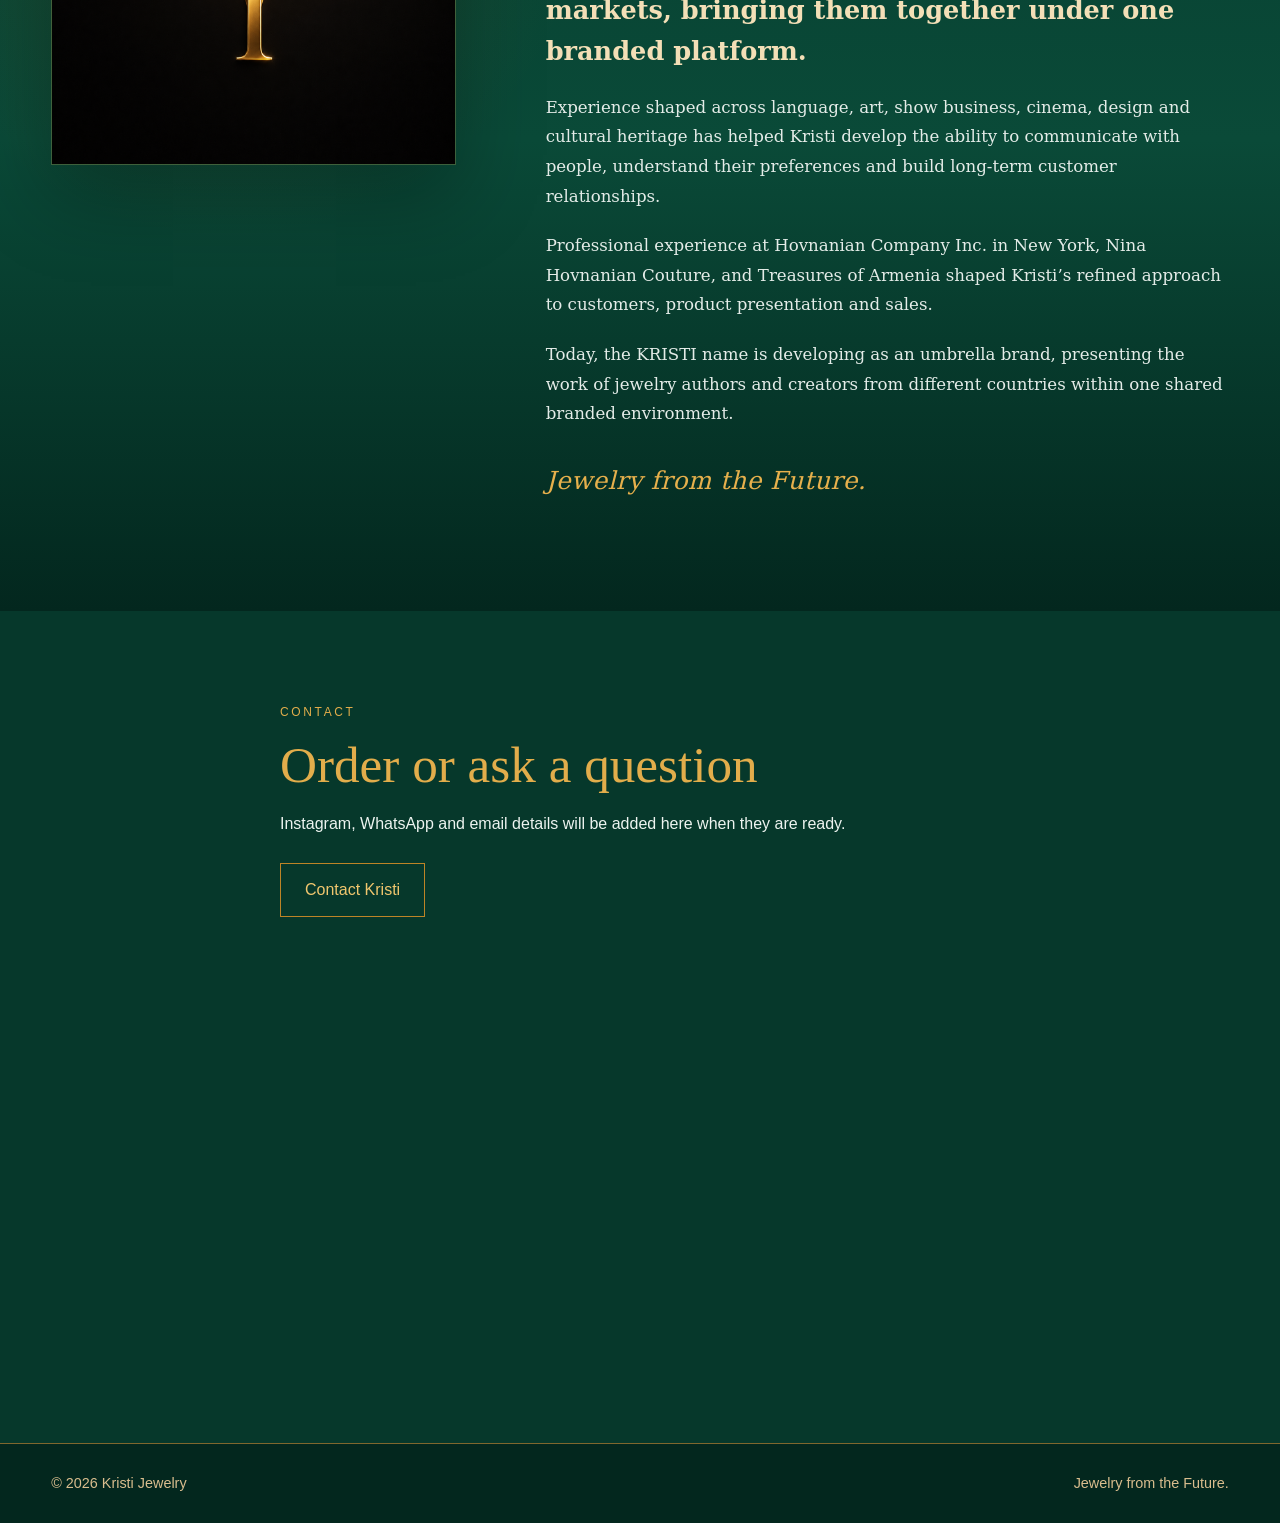
==== commit f4543301: "Use transparent ruby K logo on Home hero" ====
--- a/green/index.html
+++ b/green/index.html
@@ -12,7 +12,6 @@
 <link rel="stylesheet" href="green/style.css?v=20260819-contact-scroll-1">
 <link rel="stylesheet" href="green/rebuild.css?v=20260819-inner-shop-space-1">
 <link rel="stylesheet" href="green/sticky-nav.css?v=20260819-checkout-2">
-<link rel="stylesheet" href="green/intro-music.css?v=20260823-intro-1">
 <style>
 .published-static{margin:26px 0 46px}.published-static-card{display:grid;grid-template-columns:minmax(300px,.95fr) minmax(320px,1.05fr);gap:28px;border:1px solid rgba(215,173,91,.28);border-radius:18px;overflow:hidden;background:rgba(255,255,255,.035)}.published-static-media{position:relative;min-height:420px;background:#10251c}.published-static-media>img{width:100%;height:100%;object-fit:cover;display:block}.published-static-badge{position:absolute;left:12px;top:24px;padding:7px 10px;background:#123629;color:#f0d89b;border:1px solid #c9a85b;border-radius:999px;font:600 10px/1 Arial,sans-serif;letter-spacing:.08em;text-transform:uppercase}.published-static-body{padding:38px 36px 34px 8px;display:flex;flex-direction:column;justify-content:center}.published-static-body h2{font-size:clamp(32px,4vw,52px);margin:0 0 8px}.published-static-price{font-size:26px;color:#e3c575;margin:6px 0 20px}.published-static-meta{color:#bcae8b;text-transform:uppercase;letter-spacing:.06em;font-size:13px}.published-static-desc{line-height:1.65;max-width:650px}.published-static-specs{display:grid;grid-template-columns:1fr 1fr;gap:12px 20px;list-style:none;padding:0;margin:20px 0}.published-static-specs strong{display:block;color:#bcae8b;font-size:10px;text-transform:uppercase;letter-spacing:.08em}.published-static-thumbs{display:flex;gap:10px;flex-wrap:wrap}.published-actions{display:flex;gap:12px;flex-wrap:wrap;margin:22px 0 18px}.published-actions .button{border:0;cursor:pointer}.bracelet-modal-image{object-fit:cover!important;object-position:50% 27%!important}
 #collections{scroll-margin-top:82px}
@@ -21,22 +20,10 @@
 </style>
 </head>
 <body>
-<div class="kristi-intro" data-kristi-intro aria-label="Welcome to KRISTI">
-  <div class="kristi-intro-inner">
-    <div class="kristi-chain" aria-hidden="true"></div>
-    <div class="kristi-intro-mark"><img src="green/KRISTI%20LOGO%20BLUE.png?v=20260823-intro-mark-blue-1" alt="KRISTI logo"></div>
-    <div class="kristi-intro-copy">
-      <h1 class="kristi-intro-title">You Are Welcome</h1>
-      <button class="kristi-intro-enter" type="button" data-kristi-enter>Click here</button>
-    </div>
-  </div>
-</div>
-<audio data-kristi-music preload="auto" loop src="green/KRISTI_Parisian_Luxe_Web_Final.mp3"></audio>
-<button class="kristi-music-toggle" type="button" data-kristi-music-toggle aria-label="Play background music" aria-pressed="false" hidden>♩</button>
 <header class="site-sticky-nav" aria-label="Persistent navigation"><div class="site-sticky-nav-inner"><a class="sticky-brand" href="#home" data-sticky-target="#home" aria-label="Kristi Home"><span class="sticky-k-mark" aria-hidden="true">K</span><span>KRISTI</span></a><nav class="sticky-links" aria-label="Primary"><a href="#home" data-sticky-target="#home">Home</a><a href="#shop" data-sticky-target="#shop">Shop</a><a href="#collections" data-sticky-target="#collections">Collections</a><a href="#about" data-sticky-target="#about">About</a><a href="#contact" data-sticky-target="#contact">Contact</a></nav><div class="sticky-actions"><button class="sticky-icon" type="button" data-sticky-search aria-label="Search">⌕</button><a class="sticky-icon" href="/jeweler/" aria-label="Account">♙</a><button class="sticky-icon" type="button" data-cart-open aria-label="Cart">🛒</button><button class="sticky-icon" type="button" data-sticky-menu aria-label="Menu">☰</button><div class="sticky-search-box"><input id="stickySiteSearch" type="search" placeholder="Search jewelry" aria-label="Search jewelry"></div><nav class="sticky-menu-box" aria-label="Quick menu"><a href="#home" data-sticky-target="#home">Home</a><a href="#shop" data-sticky-target="#shop">Shop</a><a href="#collections" data-sticky-target="#collections">Collections</a><a href="#about" data-sticky-target="#about">About</a><a href="#contact" data-sticky-target="#contact">Contact</a><a href="/jeweler/">Jeweler Portal</a></nav></div></div></header>
 <main>
-<section class="hero" id="home" aria-label="Kristi Jewelry hero"><div class="hero-frame"><img class="hero-art" src="Hero%20Green%200.1%20png.png?v=20260815-green" alt="Kristi Jewelry green futuristic jewelry campaign"><img class="hero-logo-overlay" src="green/kristi-logo-home.png?v=20260821-logo-4" alt="Kristi logo"><a class="hero-control hero-home" href="#home" data-target="#home" aria-label="Home"></a><a class="hero-control hero-shop" href="#shop" data-target="#shop" aria-label="Shop"></a><a class="hero-control hero-collections" href="#collections" data-target="#collections" aria-label="Collections"></a><a class="hero-control hero-about" href="#about" data-target="#about" aria-label="About"></a><a class="hero-control hero-contact" href="#contact" data-target="#contact" aria-label="Contact"></a><button class="hero-control hero-search" type="button" aria-label="Search"></button><a class="hero-control hero-account" href="/jeweler/" aria-label="Jeweler account"></a><button class="hero-control hero-cart" type="button" data-cart-open aria-label="Cart"></button><button class="hero-control hero-menu" type="button" aria-label="Menu"></button><a class="hero-control hero-browse" href="#collections" data-target="#collections" aria-label="Discover collection"></a><a class="hero-control hero-shopnow" href="#shop" data-target="#shop" aria-label="Shop now"></a><div class="hero-panel search-panel" id="searchPanel"><input class="search-input" id="siteSearch" type="search" placeholder="Search jewelry" aria-label="Search jewelry"></div><nav class="hero-panel menu-panel" id="menuPanel" aria-label="Site menu"><a href="#home" data-target="#home">Home</a><a href="#shop" data-target="#shop">Shop</a><a href="#collections" data-target="#collections">Collections</a><a href="#about" data-target="#about">About</a><a href="#contact" data-target="#contact">Contact</a><a href="/jeweler/">Jeweler Portal</a></nav><div class="language-bar"><div class="language-bar-inner"><span class="language-label">Language</span><select id="languageSelect" class="language-select"><option value="ar">Arabic</option><option value="hy">Armenian</option><option value="az">Azerbaijani</option><option value="zh">Chinese</option><option value="en" selected>English</option><option value="de">German</option><option value="hi">Hindi</option><option value="fa">Persian</option><option value="ru">Russian</option><option value="es">Spanish</option><option value="tr">Turkish</option></select></div></div></div></section>
+<section class="hero" id="home" aria-label="Kristi Jewelry hero"><div class="hero-frame"><img class="hero-art" src="Hero%20Green%200.1%20png.png?v=20260815-green" alt="Kristi Jewelry green futuristic jewelry campaign"><img class="hero-logo-overlay" src="green/kristi-logo-home-ruby.png?v=20260910-ruby-k-1" alt="Kristi gold K logo with red rubies"><a class="hero-control hero-home" href="#home" data-target="#home" aria-label="Home"></a><a class="hero-control hero-shop" href="#shop" data-target="#shop" aria-label="Shop"></a><a class="hero-control hero-collections" href="#collections" data-target="#collections" aria-label="Collections"></a><a class="hero-control hero-about" href="#about" data-target="#about" aria-label="About"></a><a class="hero-control hero-contact" href="#contact" data-target="#contact" aria-label="Contact"></a><button class="hero-control hero-search" type="button" aria-label="Search"></button><a class="hero-control hero-account" href="/jeweler/" aria-label="Jeweler account"></a><button class="hero-control hero-cart" type="button" data-cart-open aria-label="Cart"></button><button class="hero-control hero-menu" type="button" aria-label="Menu"></button><a class="hero-control hero-browse" href="#collections" data-target="#collections" aria-label="Discover collection"></a><a class="hero-control hero-shopnow" href="#shop" data-target="#shop" aria-label="Shop now"></a><div class="hero-panel search-panel" id="searchPanel"><input class="search-input" id="siteSearch" type="search" placeholder="Search jewelry" aria-label="Search jewelry"></div><nav class="hero-panel menu-panel" id="menuPanel" aria-label="Site menu"><a href="#home" data-target="#home">Home</a><a href="#shop" data-target="#shop">Shop</a><a href="#collections" data-target="#collections">Collections</a><a href="#about" data-target="#about">About</a><a href="#contact" data-target="#contact">Contact</a><a href="/jeweler/">Jeweler Portal</a></nav><div class="language-bar"><div class="language-bar-inner"><span class="language-label">Language</span><select id="languageSelect" class="language-select"><option value="ar">Arabic</option><option value="hy">Armenian</option><option value="az">Azerbaijani</option><option value="zh">Chinese</option><option value="en" selected>English</option><option value="de">German</option><option value="hi">Hindi</option><option value="fa">Persian</option><option value="ru">Russian</option><option value="es">Spanish</option><option value="tr">Turkish</option></select></div></div></div></section>
 <section class="section" id="shop"><div class="container"><div class="section-heading"><p class="eyebrow" data-i18n="shopEyebrow">KRISTI collection</p><h1 data-i18n="shopTitle">Shop Kristi</h1><p data-i18n="shopIntro">Approved jewelry is presented first with confirmed KRISTI retail pricing. Concept studies remain clearly identified below as visual previews and are not offered for sale.</p></div><div class="published-static"><div class="section-heading"><p class="eyebrow">KRISTI Approved</p><h1>Published Jewelry</h1><p>Jewelry approved by KRISTI with confirmed retail pricing.</p></div><article class="published-static-card" id="emeraldCrown"><div class="published-static-media"><img id="crownMainImage" src="WhatsApp%20Image%202026-08-17%20at%206.25.42%20PM%20(1).jpeg" alt="Emerald Crown"><span class="published-static-badge">Published</span></div><div class="published-static-body"><p class="eyebrow">Available through KRISTI</p><h2>Emerald Crown</h2><p class="published-static-meta">G &amp; Kristi · USA</p><p class="published-static-price">$2,500.00</p><p class="published-static-desc">Handcrafted 18K gold crown set with emeralds and diamonds. A unique statement piece created with traditional fine-jewelry craftsmanship.</p><ul class="published-static-specs"><li><strong>Material</strong>18K Gold, Emerald and Diamonds</li><li><strong>Weight</strong>700 g</li><li><strong>Size</strong>54–57 cm</li><li><strong>Status</strong>Published</li></ul><div class="published-actions"><button class="button secondary" type="button" data-view-crown>View Product</button><button class="button" type="button" data-add-crown>Add to Cart</button></div><div class="published-static-thumbs"><button class="crown-thumb" type="button" data-src="WhatsApp%20Image%202026-08-17%20at%206.25.42%20PM%20(1).jpeg" aria-label="Emerald Crown image 1"><img src="WhatsApp%20Image%202026-08-17%20at%206.25.42%20PM%20(1).jpeg" alt="Emerald Crown image 1"></button><button class="crown-thumb" type="button" data-src="WhatsApp%20Image%202026-08-17%20at%206.35.32%20PM.jpeg" aria-label="Emerald Crown image 2"><img src="WhatsApp%20Image%202026-08-17%20at%206.35.32%20PM.jpeg" alt="Emerald Crown image 2"></button><button class="crown-thumb" type="button" data-src="WhatsApp%20Image%202026-08-17%20at%206.36.17%20PM.jpeg" aria-label="Emerald Crown image 3"><img src="WhatsApp%20Image%202026-08-17%20at%206.36.17%20PM.jpeg" alt="Emerald Crown image 3"></button></div></div></article></div><div class="section-heading" id="collections"><p class="eyebrow">Concept Preview</p><h1>KRISTI Concepts</h1></div><div class="product-grid" id="productGrid"></div><div class="section-heading concept-second-heading"><p class="eyebrow">Concept Preview</p><h1>Future Concepts</h1></div><div class="product-grid" id="conceptProductGrid"></div></div></section>
 <section class="section about-section" id="about"><div class="container about-wrap"><div class="about-symbol-wrap"><img class="about-symbol" src="Kristi-symbol.png" alt="Kristi gold T emblem"></div><div class="about-content"><p class="eyebrow">About Kristi</p><h1>Where heritage meets the future</h1><p class="about-lead"><strong>KRISTI presents high-value original jewelry by jewelers and silversmiths from around the world to the American and international markets, bringing them together under one branded platform.</strong></p><p>Experience shaped across language, art, show business, cinema, design and cultural heritage has helped Kristi develop the ability to communicate with people, understand their preferences and build long-term customer relationships.</p><p>Professional experience at Hovnanian Company Inc. in New York, Nina Hovnanian Couture, and Treasures of Armenia shaped Kristi’s refined approach to customers, product presentation and sales.</p><p>Today, the KRISTI name is developing as an umbrella brand, presenting the work of jewelry authors and creators from different countries within one shared branded environment.</p><p class="about-signature">Jewelry from the Future.</p></div></div></section><section class="section contact-section" id="contact"><div class="container narrow"><p class="eyebrow" data-i18n="contactEyebrow">Contact</p><h1 data-i18n="contactTitle">Order or ask a question</h1><p data-i18n="contactP">Instagram, WhatsApp and email details will be added here when they are ready.</p><a class="button secondary" href="mailto:hello@example.com" data-i18n="contactButton">Contact Kristi</a></div></section></main>
 <aside class="cart-drawer" id="cartDrawer" aria-hidden="true" aria-labelledby="cartTitle"><button class="cart-backdrop" type="button" data-cart-close aria-label="Close cart"></button><section class="cart-panel" role="dialog" aria-modal="true"><div class="cart-header"><div><p class="eyebrow">KRISTI</p><h2 id="cartTitle">Your Cart</h2></div><button class="cart-close" type="button" data-cart-close aria-label="Close cart">×</button></div><div class="cart-empty" data-cart-content><p>Your cart is currently empty.</p><a class="button secondary" href="#shop" data-cart-shop>Continue Shopping</a></div></section></aside>
-<div class="concept-modal" id="conceptModal" aria-hidden="true" role="dialog" aria-modal="true" aria-labelledby="conceptTitle"><div class="concept-modal-backdrop" data-close-modal></div><div class="concept-modal-panel"><button class="concept-modal-close" type="button" aria-label="Close concept preview" data-close-modal>×</button><div class="concept-modal-grid"><img id="conceptImage" class="concept-modal-image" src="product-07.png" alt=""><div class="concept-modal-content"><p class="eyebrow" data-i18n="modalEyebrow">Kristi Concept Study</p><h2 id="conceptTitle">Concept Collection</h2><p id="conceptDescription" class="concept-description"></p><div class="concept-notice"><strong>Concept Preview</strong><span data-i18n="modalNotice">This is a visual concept preview and is not currently offered for sale.</span></div></div></div></div></div><footer class="site-footer"><div class="container footer-wrap"><p>© <span id="year"></span> Kristi Jewelry</p><p data-i18n="tagline">Jewelry from the Future.</p></div></footer><script src="green/app.js?v=20260818-rebuild-1" defer></script><script src="green/dna-bracelet-image.js?v=20260818-dna-bracelet" defer></script><script src="green/sticky-nav.js?v=20260819-checkout-2" defer></script><script src="green/intro-music.js?v=20260823-intro-1" defer></script></body></html>+<div class="concept-modal" id="conceptModal" aria-hidden="true" role="dialog" aria-modal="true" aria-labelledby="conceptTitle"><div class="concept-modal-backdrop" data-close-modal></div><div class="concept-modal-panel"><button class="concept-modal-close" type="button" aria-label="Close concept preview" data-close-modal>×</button><div class="concept-modal-grid"><img id="conceptImage" class="concept-modal-image" src="product-07.png" alt=""><div class="concept-modal-content"><p class="eyebrow" data-i18n="modalEyebrow">Kristi Concept Study</p><h2 id="conceptTitle">Concept Collection</h2><p id="conceptDescription" class="concept-description"></p><div class="concept-notice"><strong>Concept Preview</strong><span data-i18n="modalNotice">This is a visual concept preview and is not currently offered for sale.</span></div></div></div></div></div><footer class="site-footer"><div class="container footer-wrap"><p>© <span id="year"></span> Kristi Jewelry</p><p data-i18n="tagline">Jewelry from the Future.</p></div></footer><script src="green/app.js?v=20260818-rebuild-1" defer></script><script src="green/dna-bracelet-image.js?v=20260818-dna-bracelet" defer></script><script src="green/sticky-nav.js?v=20260819-checkout-2" defer></script></body></html>
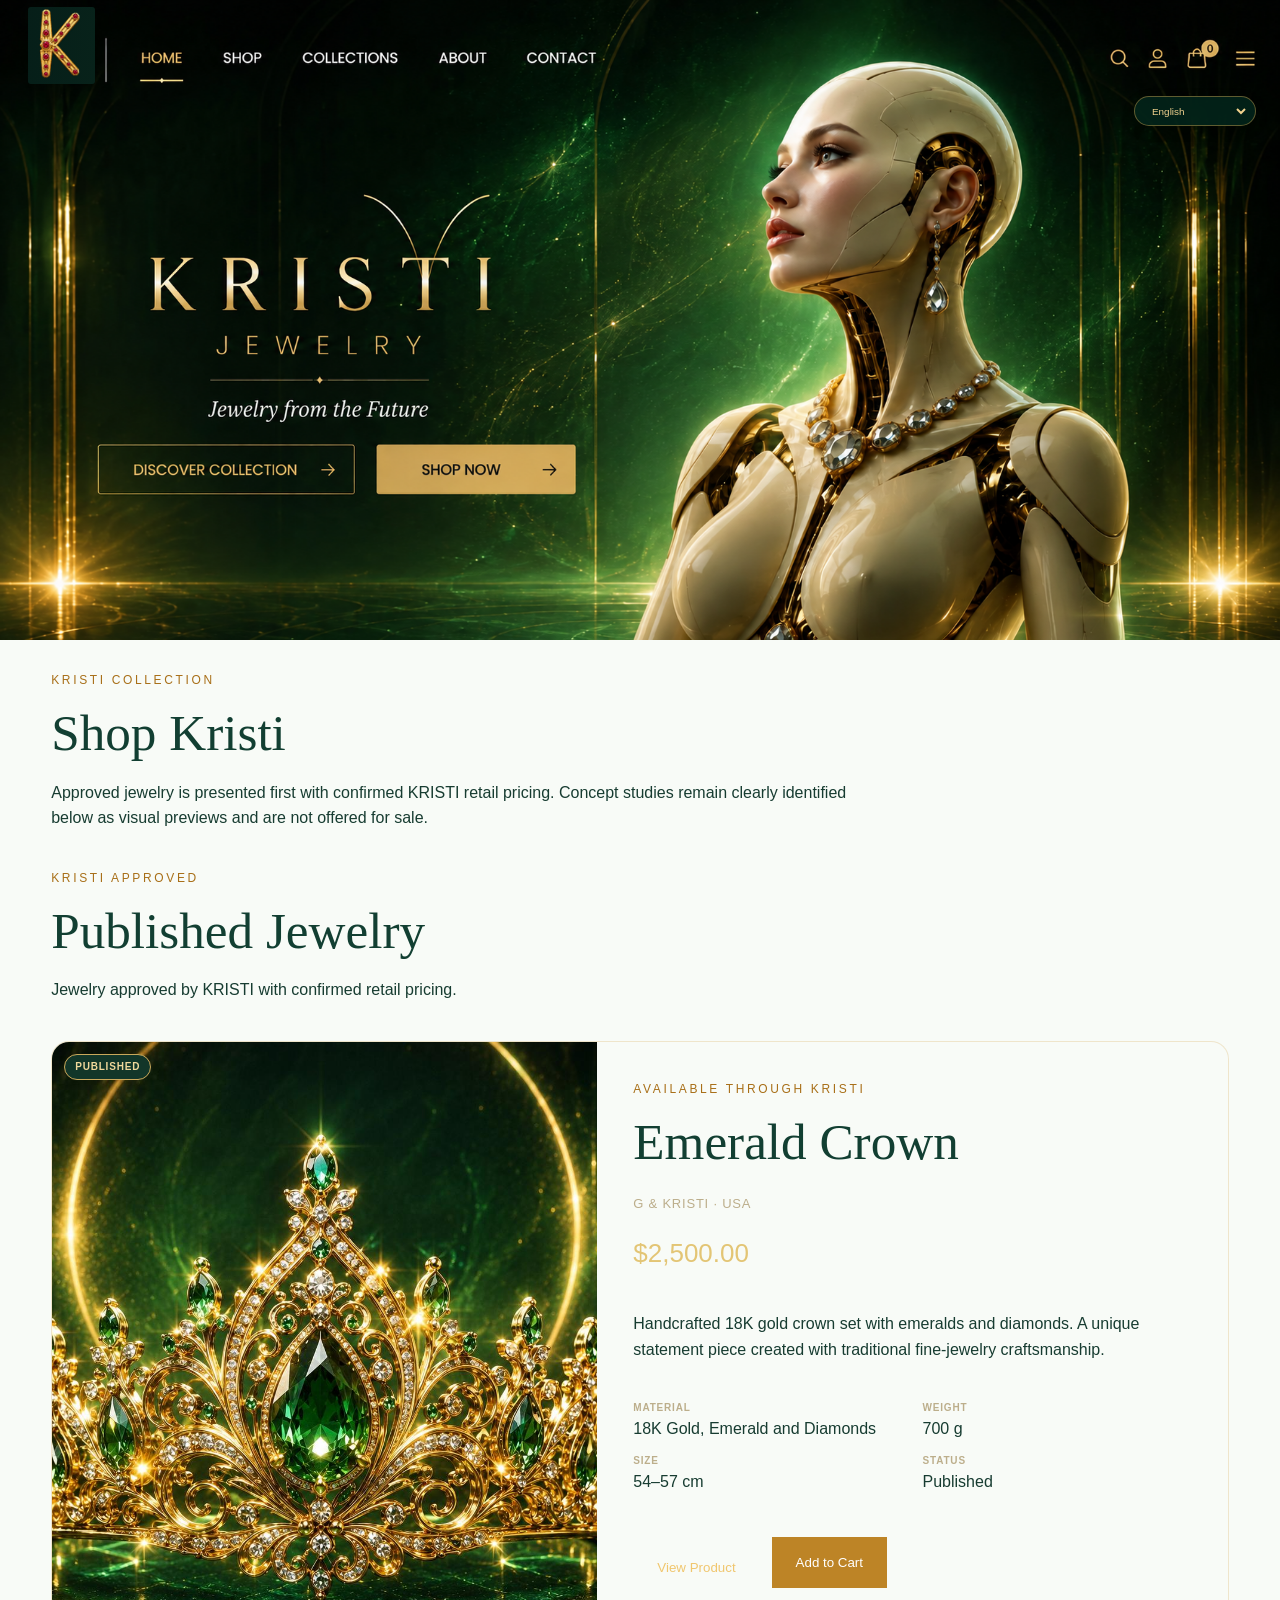
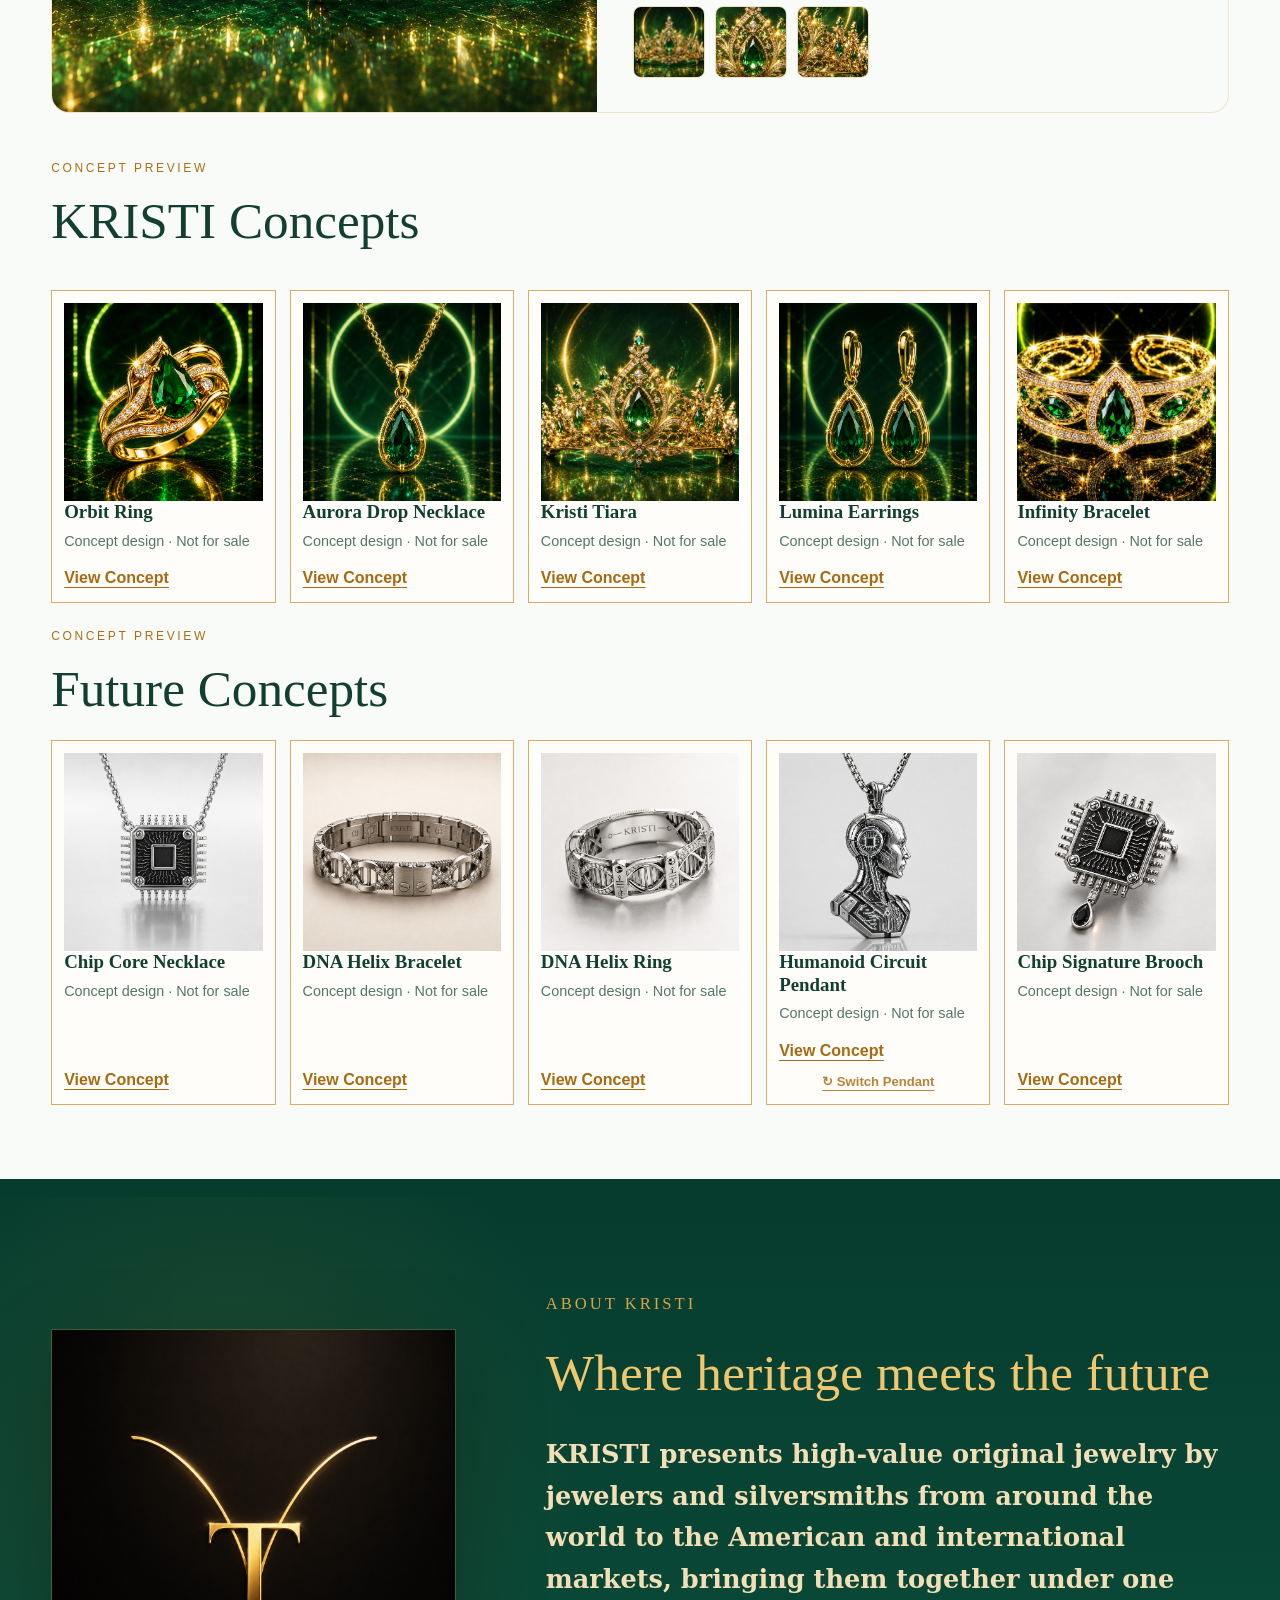
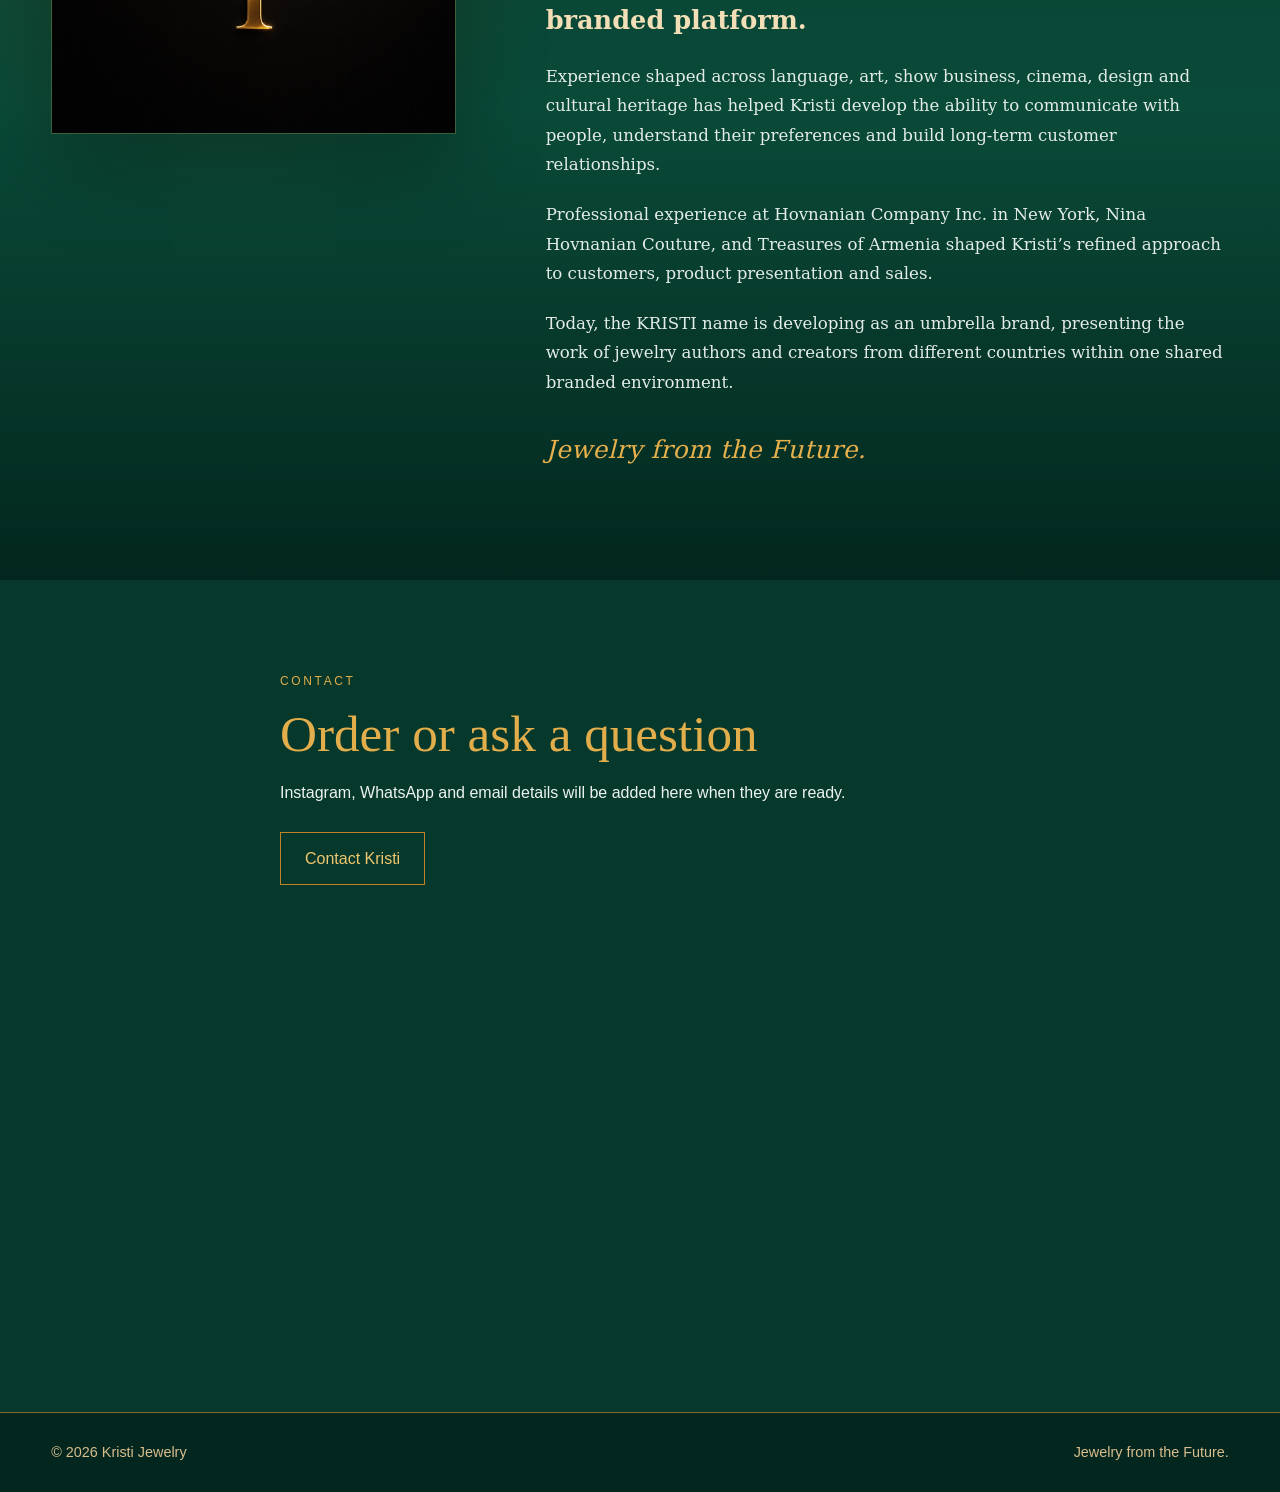
==== commit 4325b48a: "Use retouched hero image without temporary T" ====
--- a/green/index.html
+++ b/green/index.html
@@ -15,14 +15,13 @@
 <style>
 .published-static{margin:26px 0 46px}.published-static-card{display:grid;grid-template-columns:minmax(300px,.95fr) minmax(320px,1.05fr);gap:28px;border:1px solid rgba(215,173,91,.28);border-radius:18px;overflow:hidden;background:rgba(255,255,255,.035)}.published-static-media{position:relative;min-height:420px;background:#10251c}.published-static-media>img{width:100%;height:100%;object-fit:cover;display:block}.published-static-badge{position:absolute;left:12px;top:24px;padding:7px 10px;background:#123629;color:#f0d89b;border:1px solid #c9a85b;border-radius:999px;font:600 10px/1 Arial,sans-serif;letter-spacing:.08em;text-transform:uppercase}.published-static-body{padding:38px 36px 34px 8px;display:flex;flex-direction:column;justify-content:center}.published-static-body h2{font-size:clamp(32px,4vw,52px);margin:0 0 8px}.published-static-price{font-size:26px;color:#e3c575;margin:6px 0 20px}.published-static-meta{color:#bcae8b;text-transform:uppercase;letter-spacing:.06em;font-size:13px}.published-static-desc{line-height:1.65;max-width:650px}.published-static-specs{display:grid;grid-template-columns:1fr 1fr;gap:12px 20px;list-style:none;padding:0;margin:20px 0}.published-static-specs strong{display:block;color:#bcae8b;font-size:10px;text-transform:uppercase;letter-spacing:.08em}.published-static-thumbs{display:flex;gap:10px;flex-wrap:wrap}.published-actions{display:flex;gap:12px;flex-wrap:wrap;margin:22px 0 18px}.published-actions .button{border:0;cursor:pointer}.bracelet-modal-image{object-fit:cover!important;object-position:50% 27%!important}
 #collections{scroll-margin-top:82px}
-.hero-logo-overlay{position:absolute;z-index:30;left:1.7%;top:1.5%;width:6.9%;height:auto;display:block;pointer-events:none}
-@media(max-width:760px){.published-static-card{grid-template-columns:1fr}.published-static-media{min-height:320px}.published-static-body{padding:24px}.published-static-specs{grid-template-columns:1fr}.published-static-badge{top:20px}#collections{scroll-margin-top:70px}.hero-logo-overlay{left:1.4%;top:1.4%;width:8.1%}}
+@media(max-width:760px){.published-static-card{grid-template-columns:1fr}.published-static-media{min-height:320px}.published-static-body{padding:24px}.published-static-specs{grid-template-columns:1fr}.published-static-badge{top:20px}#collections{scroll-margin-top:70px}}
 </style>
 </head>
 <body>
 <header class="site-sticky-nav" aria-label="Persistent navigation"><div class="site-sticky-nav-inner"><a class="sticky-brand" href="#home" data-sticky-target="#home" aria-label="Kristi Home"><span class="sticky-k-mark" aria-hidden="true">K</span><span>KRISTI</span></a><nav class="sticky-links" aria-label="Primary"><a href="#home" data-sticky-target="#home">Home</a><a href="#shop" data-sticky-target="#shop">Shop</a><a href="#collections" data-sticky-target="#collections">Collections</a><a href="#about" data-sticky-target="#about">About</a><a href="#contact" data-sticky-target="#contact">Contact</a></nav><div class="sticky-actions"><button class="sticky-icon" type="button" data-sticky-search aria-label="Search">⌕</button><a class="sticky-icon" href="/jeweler/" aria-label="Account">♙</a><button class="sticky-icon" type="button" data-cart-open aria-label="Cart">🛒</button><button class="sticky-icon" type="button" data-sticky-menu aria-label="Menu">☰</button><div class="sticky-search-box"><input id="stickySiteSearch" type="search" placeholder="Search jewelry" aria-label="Search jewelry"></div><nav class="sticky-menu-box" aria-label="Quick menu"><a href="#home" data-sticky-target="#home">Home</a><a href="#shop" data-sticky-target="#shop">Shop</a><a href="#collections" data-sticky-target="#collections">Collections</a><a href="#about" data-sticky-target="#about">About</a><a href="#contact" data-sticky-target="#contact">Contact</a><a href="/jeweler/">Jeweler Portal</a></nav></div></div></header>
 <main>
-<section class="hero" id="home" aria-label="Kristi Jewelry hero"><div class="hero-frame"><img class="hero-art" src="Hero%20Green%200.1%20png.png?v=20260815-green" alt="Kristi Jewelry green futuristic jewelry campaign"><img class="hero-logo-overlay" src="green/kristi-logo-home-ruby.png?v=20260910-ruby-k-1" alt="Kristi gold K logo with red rubies"><a class="hero-control hero-home" href="#home" data-target="#home" aria-label="Home"></a><a class="hero-control hero-shop" href="#shop" data-target="#shop" aria-label="Shop"></a><a class="hero-control hero-collections" href="#collections" data-target="#collections" aria-label="Collections"></a><a class="hero-control hero-about" href="#about" data-target="#about" aria-label="About"></a><a class="hero-control hero-contact" href="#contact" data-target="#contact" aria-label="Contact"></a><button class="hero-control hero-search" type="button" aria-label="Search"></button><a class="hero-control hero-account" href="/jeweler/" aria-label="Jeweler account"></a><button class="hero-control hero-cart" type="button" data-cart-open aria-label="Cart"></button><button class="hero-control hero-menu" type="button" aria-label="Menu"></button><a class="hero-control hero-browse" href="#collections" data-target="#collections" aria-label="Discover collection"></a><a class="hero-control hero-shopnow" href="#shop" data-target="#shop" aria-label="Shop now"></a><div class="hero-panel search-panel" id="searchPanel"><input class="search-input" id="siteSearch" type="search" placeholder="Search jewelry" aria-label="Search jewelry"></div><nav class="hero-panel menu-panel" id="menuPanel" aria-label="Site menu"><a href="#home" data-target="#home">Home</a><a href="#shop" data-target="#shop">Shop</a><a href="#collections" data-target="#collections">Collections</a><a href="#about" data-target="#about">About</a><a href="#contact" data-target="#contact">Contact</a><a href="/jeweler/">Jeweler Portal</a></nav><div class="language-bar"><div class="language-bar-inner"><span class="language-label">Language</span><select id="languageSelect" class="language-select"><option value="ar">Arabic</option><option value="hy">Armenian</option><option value="az">Azerbaijani</option><option value="zh">Chinese</option><option value="en" selected>English</option><option value="de">German</option><option value="hi">Hindi</option><option value="fa">Persian</option><option value="ru">Russian</option><option value="es">Spanish</option><option value="tr">Turkish</option></select></div></div></div></section>
+<section class="hero" id="home" aria-label="Kristi Jewelry hero"><div class="hero-frame"><img class="hero-art" src="green/hero-green-retouched.png?v=20260910-retouched-1" alt="Kristi Jewelry green futuristic jewelry campaign"><a class="hero-control hero-home" href="#home" data-target="#home" aria-label="Home"></a><a class="hero-control hero-shop" href="#shop" data-target="#shop" aria-label="Shop"></a><a class="hero-control hero-collections" href="#collections" data-target="#collections" aria-label="Collections"></a><a class="hero-control hero-about" href="#about" data-target="#about" aria-label="About"></a><a class="hero-control hero-contact" href="#contact" data-target="#contact" aria-label="Contact"></a><button class="hero-control hero-search" type="button" aria-label="Search"></button><a class="hero-control hero-account" href="/jeweler/" aria-label="Jeweler account"></a><button class="hero-control hero-cart" type="button" data-cart-open aria-label="Cart"></button><button class="hero-control hero-menu" type="button" aria-label="Menu"></button><a class="hero-control hero-browse" href="#collections" data-target="#collections" aria-label="Discover collection"></a><a class="hero-control hero-shopnow" href="#shop" data-target="#shop" aria-label="Shop now"></a><div class="hero-panel search-panel" id="searchPanel"><input class="search-input" id="siteSearch" type="search" placeholder="Search jewelry" aria-label="Search jewelry"></div><nav class="hero-panel menu-panel" id="menuPanel" aria-label="Site menu"><a href="#home" data-target="#home">Home</a><a href="#shop" data-target="#shop">Shop</a><a href="#collections" data-target="#collections">Collections</a><a href="#about" data-target="#about">About</a><a href="#contact" data-target="#contact">Contact</a><a href="/jeweler/">Jeweler Portal</a></nav><div class="language-bar"><div class="language-bar-inner"><span class="language-label">Language</span><select id="languageSelect" class="language-select"><option value="ar">Arabic</option><option value="hy">Armenian</option><option value="az">Azerbaijani</option><option value="zh">Chinese</option><option value="en" selected>English</option><option value="de">German</option><option value="hi">Hindi</option><option value="fa">Persian</option><option value="ru">Russian</option><option value="es">Spanish</option><option value="tr">Turkish</option></select></div></div></div></section>
 <section class="section" id="shop"><div class="container"><div class="section-heading"><p class="eyebrow" data-i18n="shopEyebrow">KRISTI collection</p><h1 data-i18n="shopTitle">Shop Kristi</h1><p data-i18n="shopIntro">Approved jewelry is presented first with confirmed KRISTI retail pricing. Concept studies remain clearly identified below as visual previews and are not offered for sale.</p></div><div class="published-static"><div class="section-heading"><p class="eyebrow">KRISTI Approved</p><h1>Published Jewelry</h1><p>Jewelry approved by KRISTI with confirmed retail pricing.</p></div><article class="published-static-card" id="emeraldCrown"><div class="published-static-media"><img id="crownMainImage" src="WhatsApp%20Image%202026-08-17%20at%206.25.42%20PM%20(1).jpeg" alt="Emerald Crown"><span class="published-static-badge">Published</span></div><div class="published-static-body"><p class="eyebrow">Available through KRISTI</p><h2>Emerald Crown</h2><p class="published-static-meta">G &amp; Kristi · USA</p><p class="published-static-price">$2,500.00</p><p class="published-static-desc">Handcrafted 18K gold crown set with emeralds and diamonds. A unique statement piece created with traditional fine-jewelry craftsmanship.</p><ul class="published-static-specs"><li><strong>Material</strong>18K Gold, Emerald and Diamonds</li><li><strong>Weight</strong>700 g</li><li><strong>Size</strong>54–57 cm</li><li><strong>Status</strong>Published</li></ul><div class="published-actions"><button class="button secondary" type="button" data-view-crown>View Product</button><button class="button" type="button" data-add-crown>Add to Cart</button></div><div class="published-static-thumbs"><button class="crown-thumb" type="button" data-src="WhatsApp%20Image%202026-08-17%20at%206.25.42%20PM%20(1).jpeg" aria-label="Emerald Crown image 1"><img src="WhatsApp%20Image%202026-08-17%20at%206.25.42%20PM%20(1).jpeg" alt="Emerald Crown image 1"></button><button class="crown-thumb" type="button" data-src="WhatsApp%20Image%202026-08-17%20at%206.35.32%20PM.jpeg" aria-label="Emerald Crown image 2"><img src="WhatsApp%20Image%202026-08-17%20at%206.35.32%20PM.jpeg" alt="Emerald Crown image 2"></button><button class="crown-thumb" type="button" data-src="WhatsApp%20Image%202026-08-17%20at%206.36.17%20PM.jpeg" aria-label="Emerald Crown image 3"><img src="WhatsApp%20Image%202026-08-17%20at%206.36.17%20PM.jpeg" alt="Emerald Crown image 3"></button></div></div></article></div><div class="section-heading" id="collections"><p class="eyebrow">Concept Preview</p><h1>KRISTI Concepts</h1></div><div class="product-grid" id="productGrid"></div><div class="section-heading concept-second-heading"><p class="eyebrow">Concept Preview</p><h1>Future Concepts</h1></div><div class="product-grid" id="conceptProductGrid"></div></div></section>
 <section class="section about-section" id="about"><div class="container about-wrap"><div class="about-symbol-wrap"><img class="about-symbol" src="Kristi-symbol.png" alt="Kristi gold T emblem"></div><div class="about-content"><p class="eyebrow">About Kristi</p><h1>Where heritage meets the future</h1><p class="about-lead"><strong>KRISTI presents high-value original jewelry by jewelers and silversmiths from around the world to the American and international markets, bringing them together under one branded platform.</strong></p><p>Experience shaped across language, art, show business, cinema, design and cultural heritage has helped Kristi develop the ability to communicate with people, understand their preferences and build long-term customer relationships.</p><p>Professional experience at Hovnanian Company Inc. in New York, Nina Hovnanian Couture, and Treasures of Armenia shaped Kristi’s refined approach to customers, product presentation and sales.</p><p>Today, the KRISTI name is developing as an umbrella brand, presenting the work of jewelry authors and creators from different countries within one shared branded environment.</p><p class="about-signature">Jewelry from the Future.</p></div></div></section><section class="section contact-section" id="contact"><div class="container narrow"><p class="eyebrow" data-i18n="contactEyebrow">Contact</p><h1 data-i18n="contactTitle">Order or ask a question</h1><p data-i18n="contactP">Instagram, WhatsApp and email details will be added here when they are ready.</p><a class="button secondary" href="mailto:hello@example.com" data-i18n="contactButton">Contact Kristi</a></div></section></main>
 <aside class="cart-drawer" id="cartDrawer" aria-hidden="true" aria-labelledby="cartTitle"><button class="cart-backdrop" type="button" data-cart-close aria-label="Close cart"></button><section class="cart-panel" role="dialog" aria-modal="true"><div class="cart-header"><div><p class="eyebrow">KRISTI</p><h2 id="cartTitle">Your Cart</h2></div><button class="cart-close" type="button" data-cart-close aria-label="Close cart">×</button></div><div class="cart-empty" data-cart-content><p>Your cart is currently empty.</p><a class="button secondary" href="#shop" data-cart-shop>Continue Shopping</a></div></section></aside>
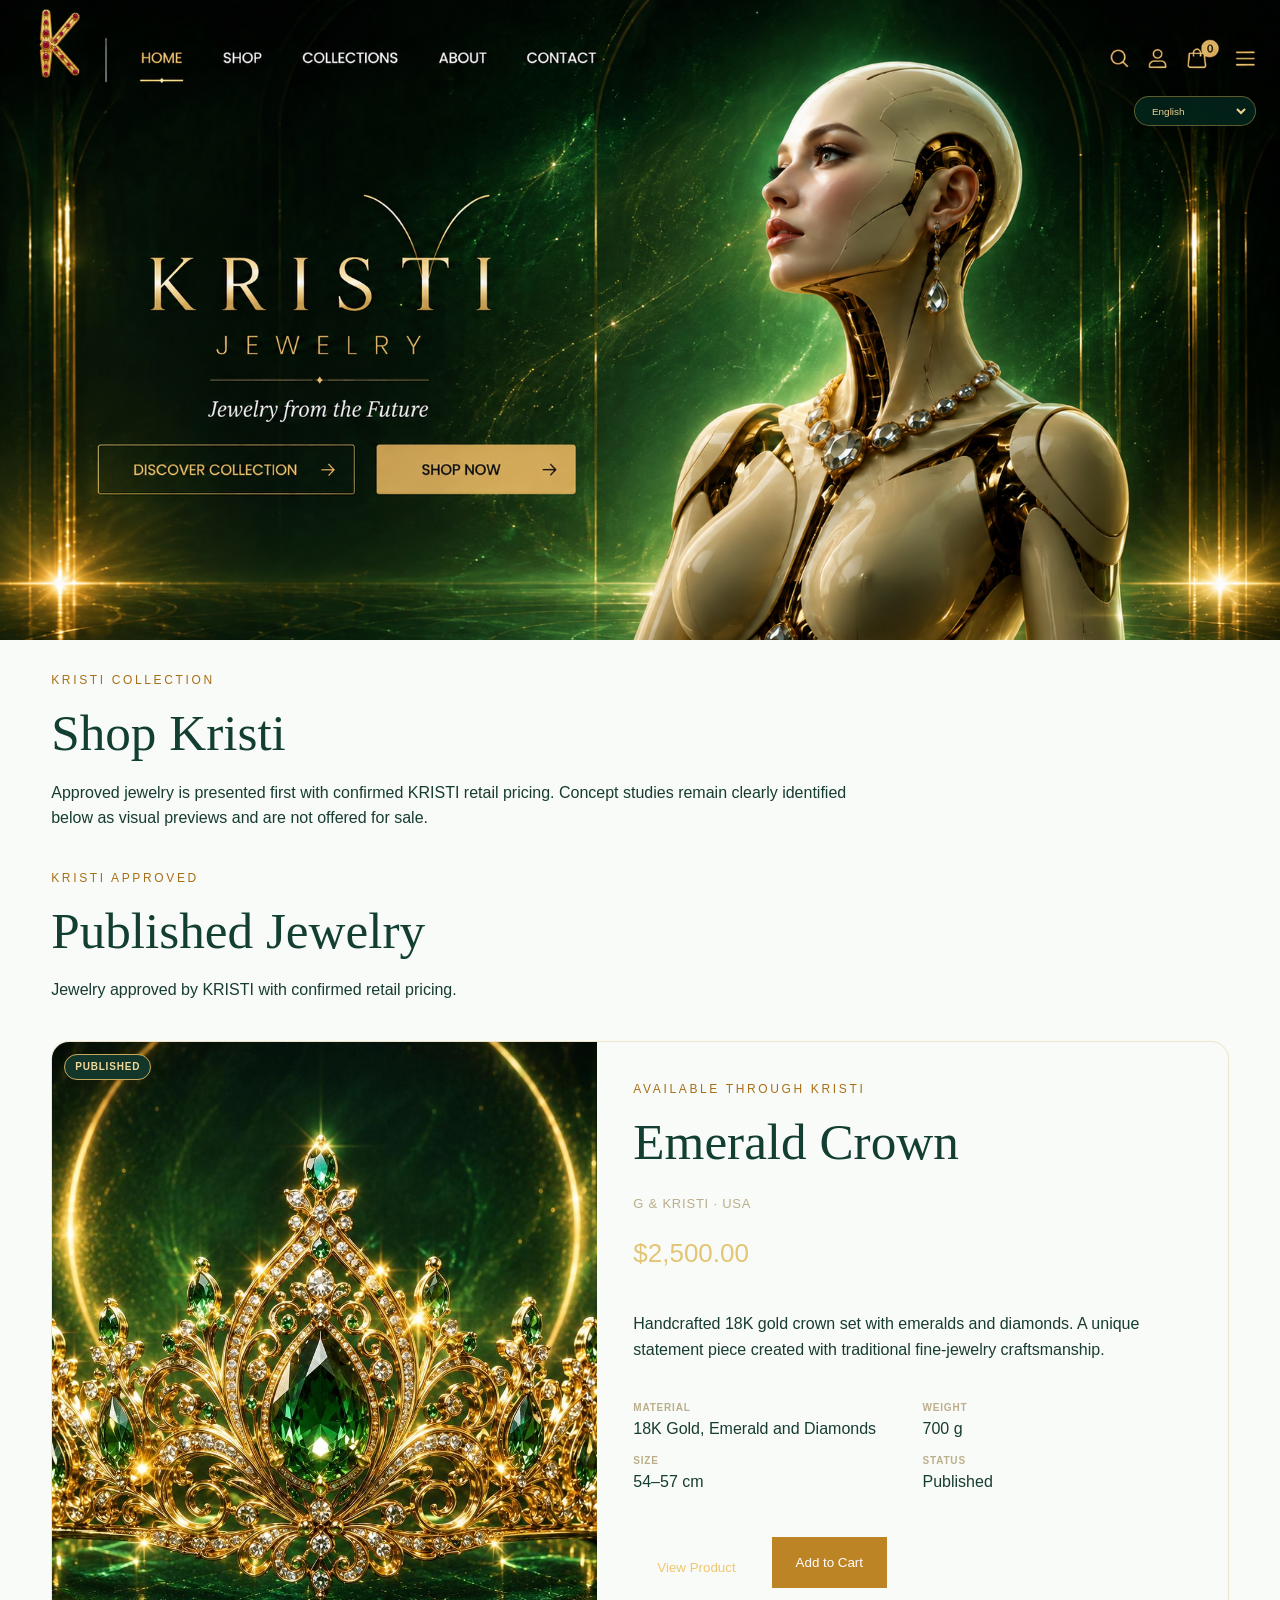
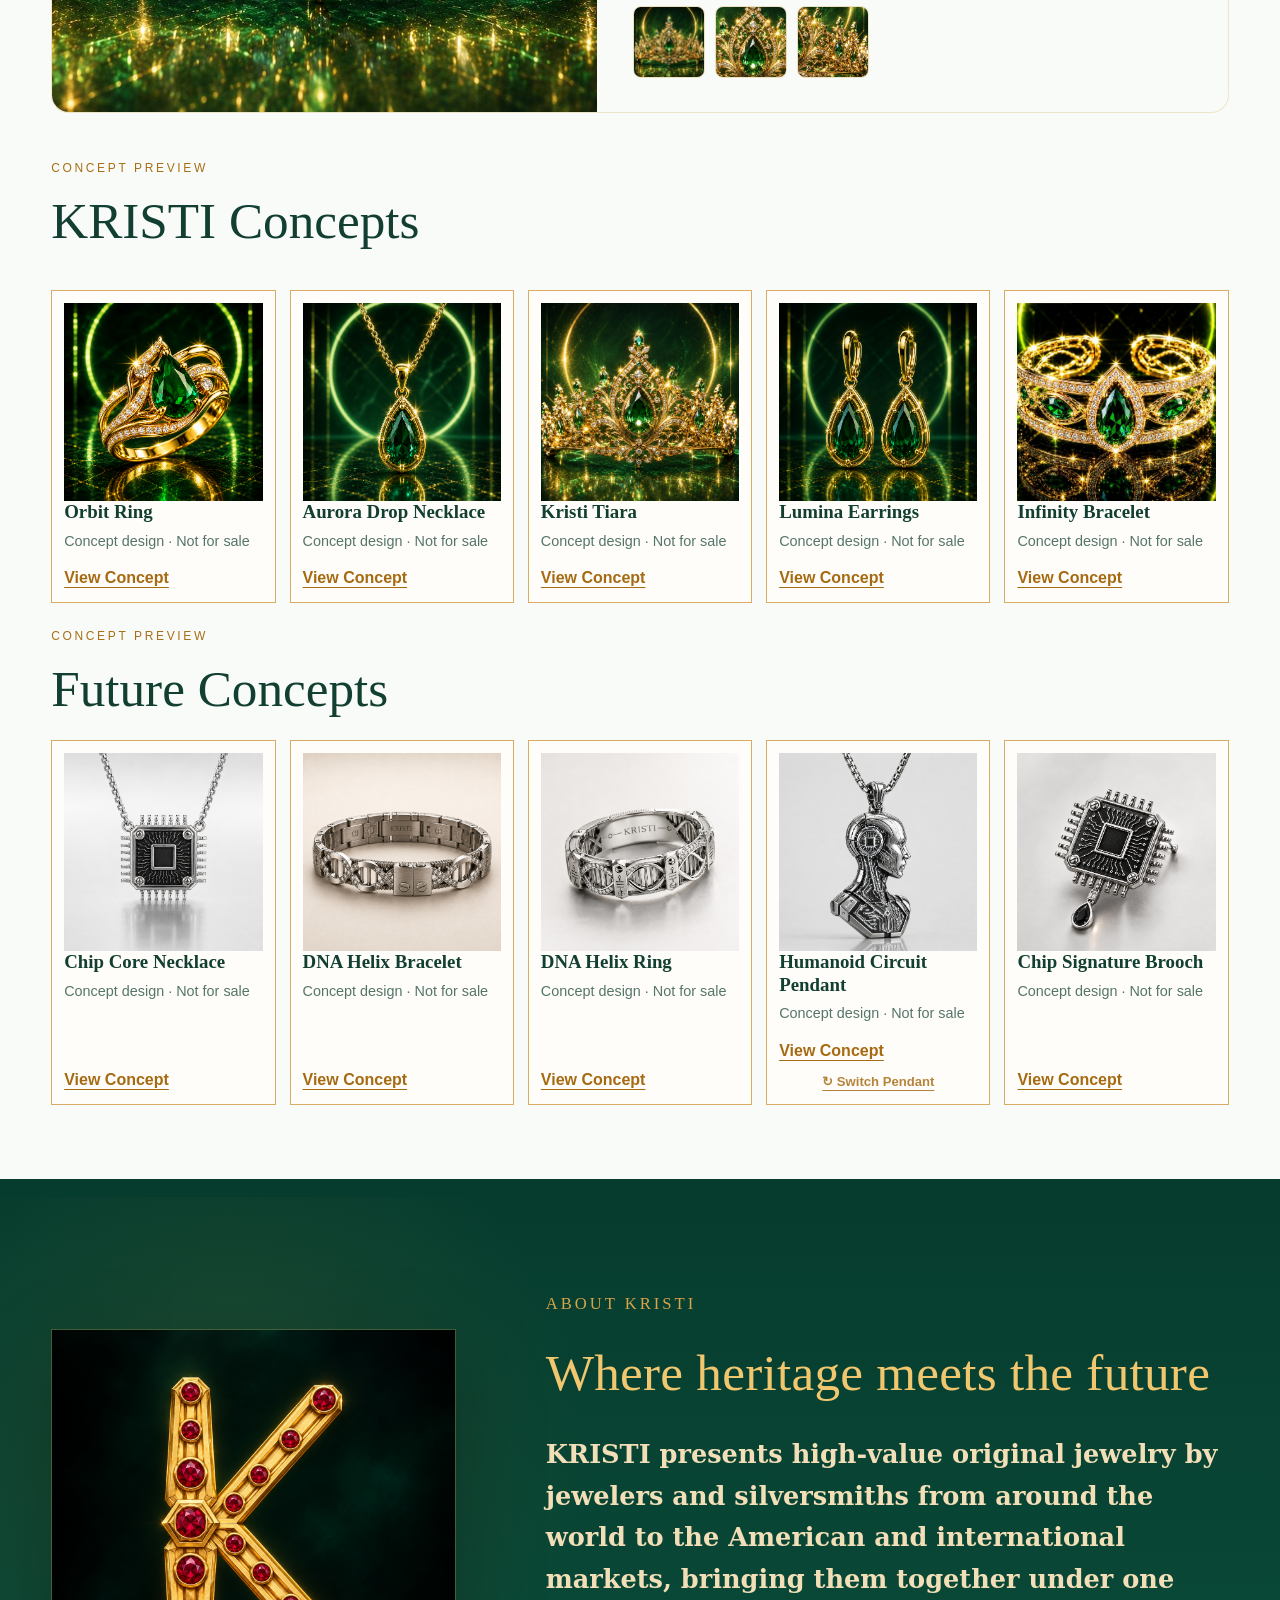
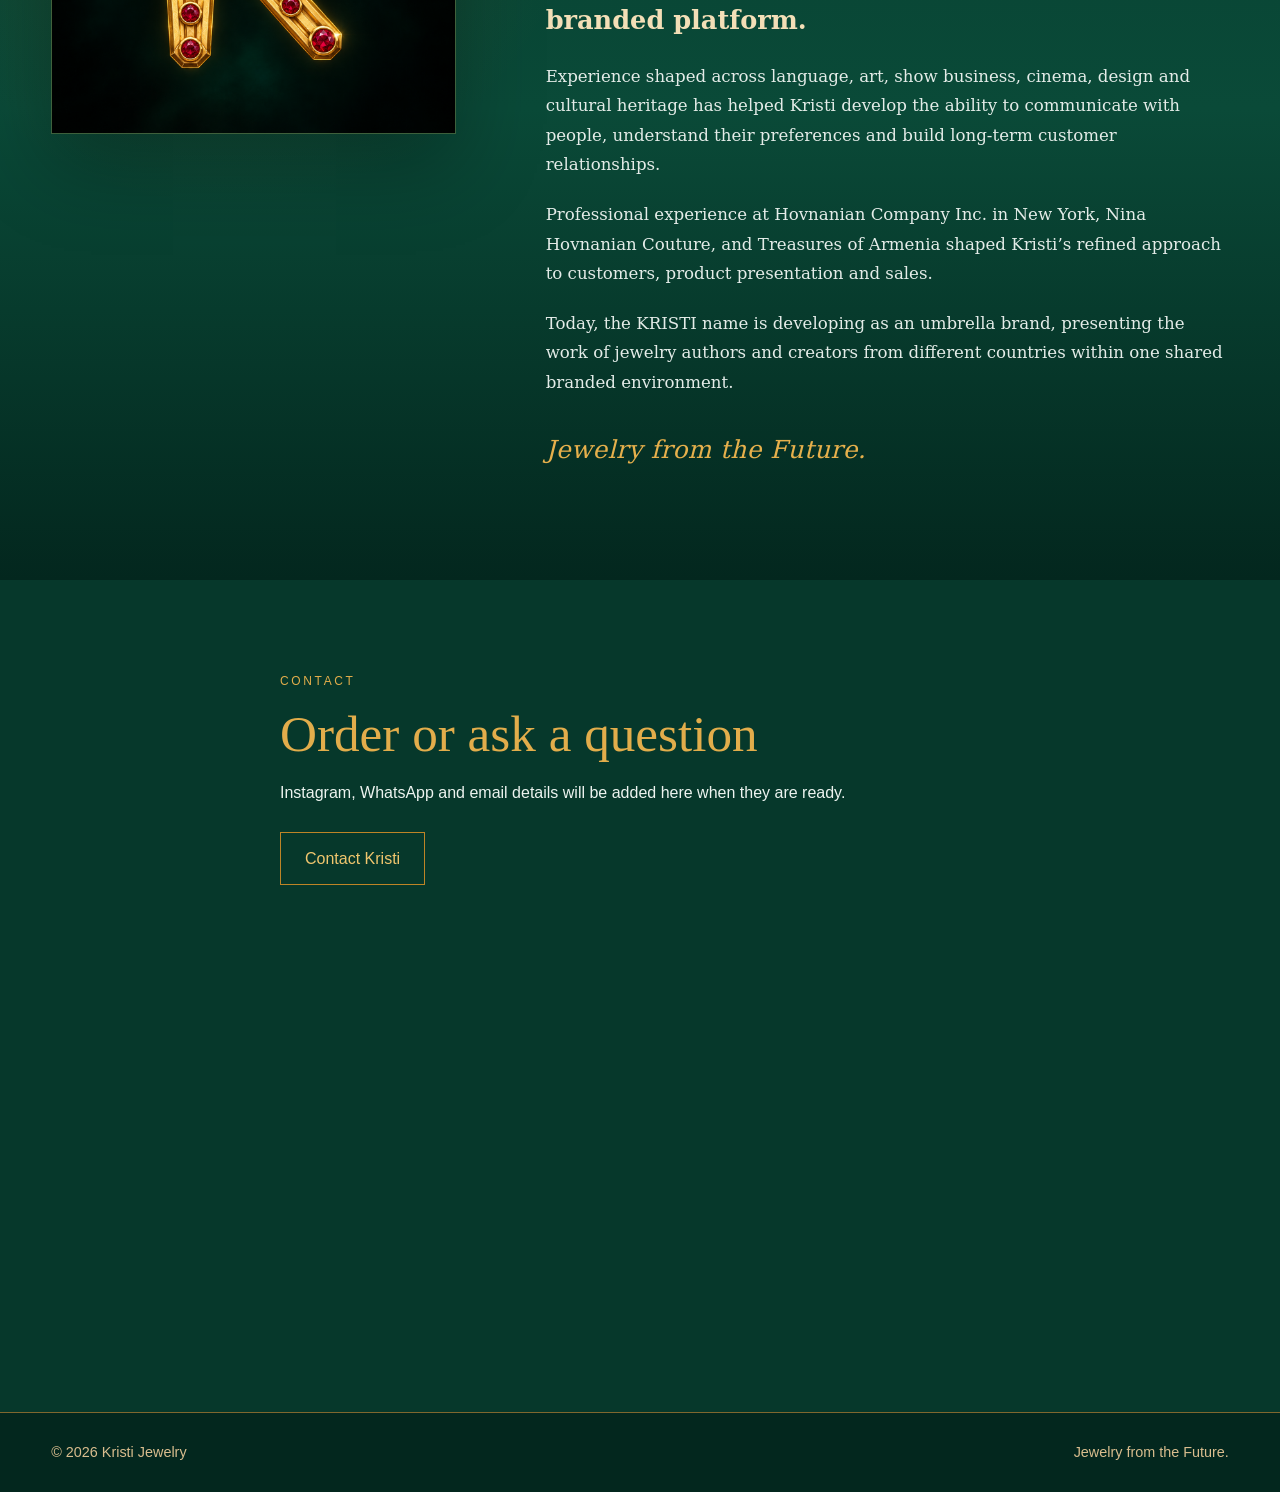
==== commit 82555dda: "Replace About Kristi T emblem with ruby K logo" ====
--- a/green/index.html
+++ b/green/index.html
@@ -23,6 +23,6 @@
 <main>
 <section class="hero" id="home" aria-label="Kristi Jewelry hero"><div class="hero-frame"><img class="hero-art" src="green/hero-green-retouched.png?v=20260910-retouched-1" alt="Kristi Jewelry green futuristic jewelry campaign"><a class="hero-control hero-home" href="#home" data-target="#home" aria-label="Home"></a><a class="hero-control hero-shop" href="#shop" data-target="#shop" aria-label="Shop"></a><a class="hero-control hero-collections" href="#collections" data-target="#collections" aria-label="Collections"></a><a class="hero-control hero-about" href="#about" data-target="#about" aria-label="About"></a><a class="hero-control hero-contact" href="#contact" data-target="#contact" aria-label="Contact"></a><button class="hero-control hero-search" type="button" aria-label="Search"></button><a class="hero-control hero-account" href="/jeweler/" aria-label="Jeweler account"></a><button class="hero-control hero-cart" type="button" data-cart-open aria-label="Cart"></button><button class="hero-control hero-menu" type="button" aria-label="Menu"></button><a class="hero-control hero-browse" href="#collections" data-target="#collections" aria-label="Discover collection"></a><a class="hero-control hero-shopnow" href="#shop" data-target="#shop" aria-label="Shop now"></a><div class="hero-panel search-panel" id="searchPanel"><input class="search-input" id="siteSearch" type="search" placeholder="Search jewelry" aria-label="Search jewelry"></div><nav class="hero-panel menu-panel" id="menuPanel" aria-label="Site menu"><a href="#home" data-target="#home">Home</a><a href="#shop" data-target="#shop">Shop</a><a href="#collections" data-target="#collections">Collections</a><a href="#about" data-target="#about">About</a><a href="#contact" data-target="#contact">Contact</a><a href="/jeweler/">Jeweler Portal</a></nav><div class="language-bar"><div class="language-bar-inner"><span class="language-label">Language</span><select id="languageSelect" class="language-select"><option value="ar">Arabic</option><option value="hy">Armenian</option><option value="az">Azerbaijani</option><option value="zh">Chinese</option><option value="en" selected>English</option><option value="de">German</option><option value="hi">Hindi</option><option value="fa">Persian</option><option value="ru">Russian</option><option value="es">Spanish</option><option value="tr">Turkish</option></select></div></div></div></section>
 <section class="section" id="shop"><div class="container"><div class="section-heading"><p class="eyebrow" data-i18n="shopEyebrow">KRISTI collection</p><h1 data-i18n="shopTitle">Shop Kristi</h1><p data-i18n="shopIntro">Approved jewelry is presented first with confirmed KRISTI retail pricing. Concept studies remain clearly identified below as visual previews and are not offered for sale.</p></div><div class="published-static"><div class="section-heading"><p class="eyebrow">KRISTI Approved</p><h1>Published Jewelry</h1><p>Jewelry approved by KRISTI with confirmed retail pricing.</p></div><article class="published-static-card" id="emeraldCrown"><div class="published-static-media"><img id="crownMainImage" src="WhatsApp%20Image%202026-08-17%20at%206.25.42%20PM%20(1).jpeg" alt="Emerald Crown"><span class="published-static-badge">Published</span></div><div class="published-static-body"><p class="eyebrow">Available through KRISTI</p><h2>Emerald Crown</h2><p class="published-static-meta">G &amp; Kristi · USA</p><p class="published-static-price">$2,500.00</p><p class="published-static-desc">Handcrafted 18K gold crown set with emeralds and diamonds. A unique statement piece created with traditional fine-jewelry craftsmanship.</p><ul class="published-static-specs"><li><strong>Material</strong>18K Gold, Emerald and Diamonds</li><li><strong>Weight</strong>700 g</li><li><strong>Size</strong>54–57 cm</li><li><strong>Status</strong>Published</li></ul><div class="published-actions"><button class="button secondary" type="button" data-view-crown>View Product</button><button class="button" type="button" data-add-crown>Add to Cart</button></div><div class="published-static-thumbs"><button class="crown-thumb" type="button" data-src="WhatsApp%20Image%202026-08-17%20at%206.25.42%20PM%20(1).jpeg" aria-label="Emerald Crown image 1"><img src="WhatsApp%20Image%202026-08-17%20at%206.25.42%20PM%20(1).jpeg" alt="Emerald Crown image 1"></button><button class="crown-thumb" type="button" data-src="WhatsApp%20Image%202026-08-17%20at%206.35.32%20PM.jpeg" aria-label="Emerald Crown image 2"><img src="WhatsApp%20Image%202026-08-17%20at%206.35.32%20PM.jpeg" alt="Emerald Crown image 2"></button><button class="crown-thumb" type="button" data-src="WhatsApp%20Image%202026-08-17%20at%206.36.17%20PM.jpeg" aria-label="Emerald Crown image 3"><img src="WhatsApp%20Image%202026-08-17%20at%206.36.17%20PM.jpeg" alt="Emerald Crown image 3"></button></div></div></article></div><div class="section-heading" id="collections"><p class="eyebrow">Concept Preview</p><h1>KRISTI Concepts</h1></div><div class="product-grid" id="productGrid"></div><div class="section-heading concept-second-heading"><p class="eyebrow">Concept Preview</p><h1>Future Concepts</h1></div><div class="product-grid" id="conceptProductGrid"></div></div></section>
-<section class="section about-section" id="about"><div class="container about-wrap"><div class="about-symbol-wrap"><img class="about-symbol" src="Kristi-symbol.png" alt="Kristi gold T emblem"></div><div class="about-content"><p class="eyebrow">About Kristi</p><h1>Where heritage meets the future</h1><p class="about-lead"><strong>KRISTI presents high-value original jewelry by jewelers and silversmiths from around the world to the American and international markets, bringing them together under one branded platform.</strong></p><p>Experience shaped across language, art, show business, cinema, design and cultural heritage has helped Kristi develop the ability to communicate with people, understand their preferences and build long-term customer relationships.</p><p>Professional experience at Hovnanian Company Inc. in New York, Nina Hovnanian Couture, and Treasures of Armenia shaped Kristi’s refined approach to customers, product presentation and sales.</p><p>Today, the KRISTI name is developing as an umbrella brand, presenting the work of jewelry authors and creators from different countries within one shared branded environment.</p><p class="about-signature">Jewelry from the Future.</p></div></div></section><section class="section contact-section" id="contact"><div class="container narrow"><p class="eyebrow" data-i18n="contactEyebrow">Contact</p><h1 data-i18n="contactTitle">Order or ask a question</h1><p data-i18n="contactP">Instagram, WhatsApp and email details will be added here when they are ready.</p><a class="button secondary" href="mailto:hello@example.com" data-i18n="contactButton">Contact Kristi</a></div></section></main>
+<section class="section about-section" id="about"><div class="container about-wrap"><div class="about-symbol-wrap"><img class="about-symbol" src="green/kristi-about-k-ruby.png?v=20260910-about-k-1" alt="Kristi gold K emblem with red ruby stones"></div><div class="about-content"><p class="eyebrow">About Kristi</p><h1>Where heritage meets the future</h1><p class="about-lead"><strong>KRISTI presents high-value original jewelry by jewelers and silversmiths from around the world to the American and international markets, bringing them together under one branded platform.</strong></p><p>Experience shaped across language, art, show business, cinema, design and cultural heritage has helped Kristi develop the ability to communicate with people, understand their preferences and build long-term customer relationships.</p><p>Professional experience at Hovnanian Company Inc. in New York, Nina Hovnanian Couture, and Treasures of Armenia shaped Kristi’s refined approach to customers, product presentation and sales.</p><p>Today, the KRISTI name is developing as an umbrella brand, presenting the work of jewelry authors and creators from different countries within one shared branded environment.</p><p class="about-signature">Jewelry from the Future.</p></div></div></section><section class="section contact-section" id="contact"><div class="container narrow"><p class="eyebrow" data-i18n="contactEyebrow">Contact</p><h1 data-i18n="contactTitle">Order or ask a question</h1><p data-i18n="contactP">Instagram, WhatsApp and email details will be added here when they are ready.</p><a class="button secondary" href="mailto:hello@example.com" data-i18n="contactButton">Contact Kristi</a></div></section></main>
 <aside class="cart-drawer" id="cartDrawer" aria-hidden="true" aria-labelledby="cartTitle"><button class="cart-backdrop" type="button" data-cart-close aria-label="Close cart"></button><section class="cart-panel" role="dialog" aria-modal="true"><div class="cart-header"><div><p class="eyebrow">KRISTI</p><h2 id="cartTitle">Your Cart</h2></div><button class="cart-close" type="button" data-cart-close aria-label="Close cart">×</button></div><div class="cart-empty" data-cart-content><p>Your cart is currently empty.</p><a class="button secondary" href="#shop" data-cart-shop>Continue Shopping</a></div></section></aside>
 <div class="concept-modal" id="conceptModal" aria-hidden="true" role="dialog" aria-modal="true" aria-labelledby="conceptTitle"><div class="concept-modal-backdrop" data-close-modal></div><div class="concept-modal-panel"><button class="concept-modal-close" type="button" aria-label="Close concept preview" data-close-modal>×</button><div class="concept-modal-grid"><img id="conceptImage" class="concept-modal-image" src="product-07.png" alt=""><div class="concept-modal-content"><p class="eyebrow" data-i18n="modalEyebrow">Kristi Concept Study</p><h2 id="conceptTitle">Concept Collection</h2><p id="conceptDescription" class="concept-description"></p><div class="concept-notice"><strong>Concept Preview</strong><span data-i18n="modalNotice">This is a visual concept preview and is not currently offered for sale.</span></div></div></div></div></div><footer class="site-footer"><div class="container footer-wrap"><p>© <span id="year"></span> Kristi Jewelry</p><p data-i18n="tagline">Jewelry from the Future.</p></div></footer><script src="green/app.js?v=20260818-rebuild-1" defer></script><script src="green/dna-bracelet-image.js?v=20260818-dna-bracelet" defer></script><script src="green/sticky-nav.js?v=20260819-checkout-2" defer></script></body></html>
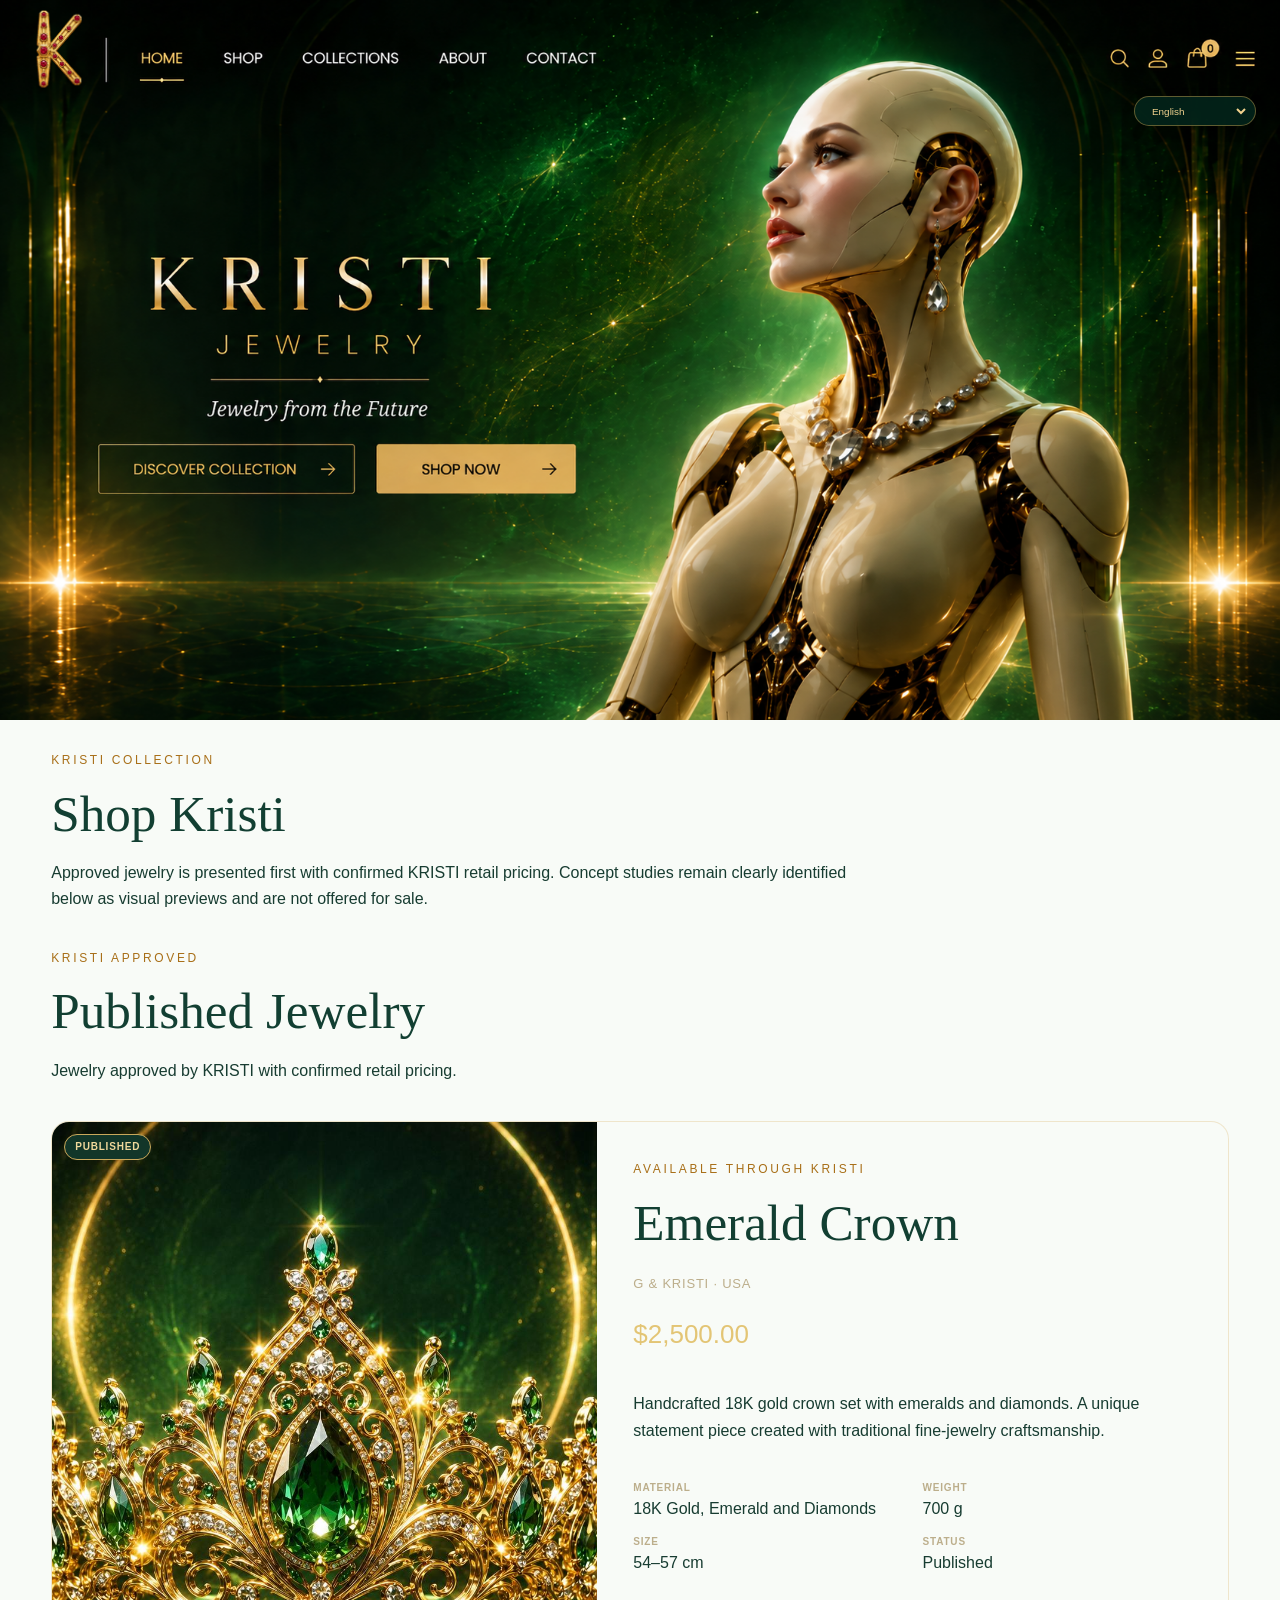
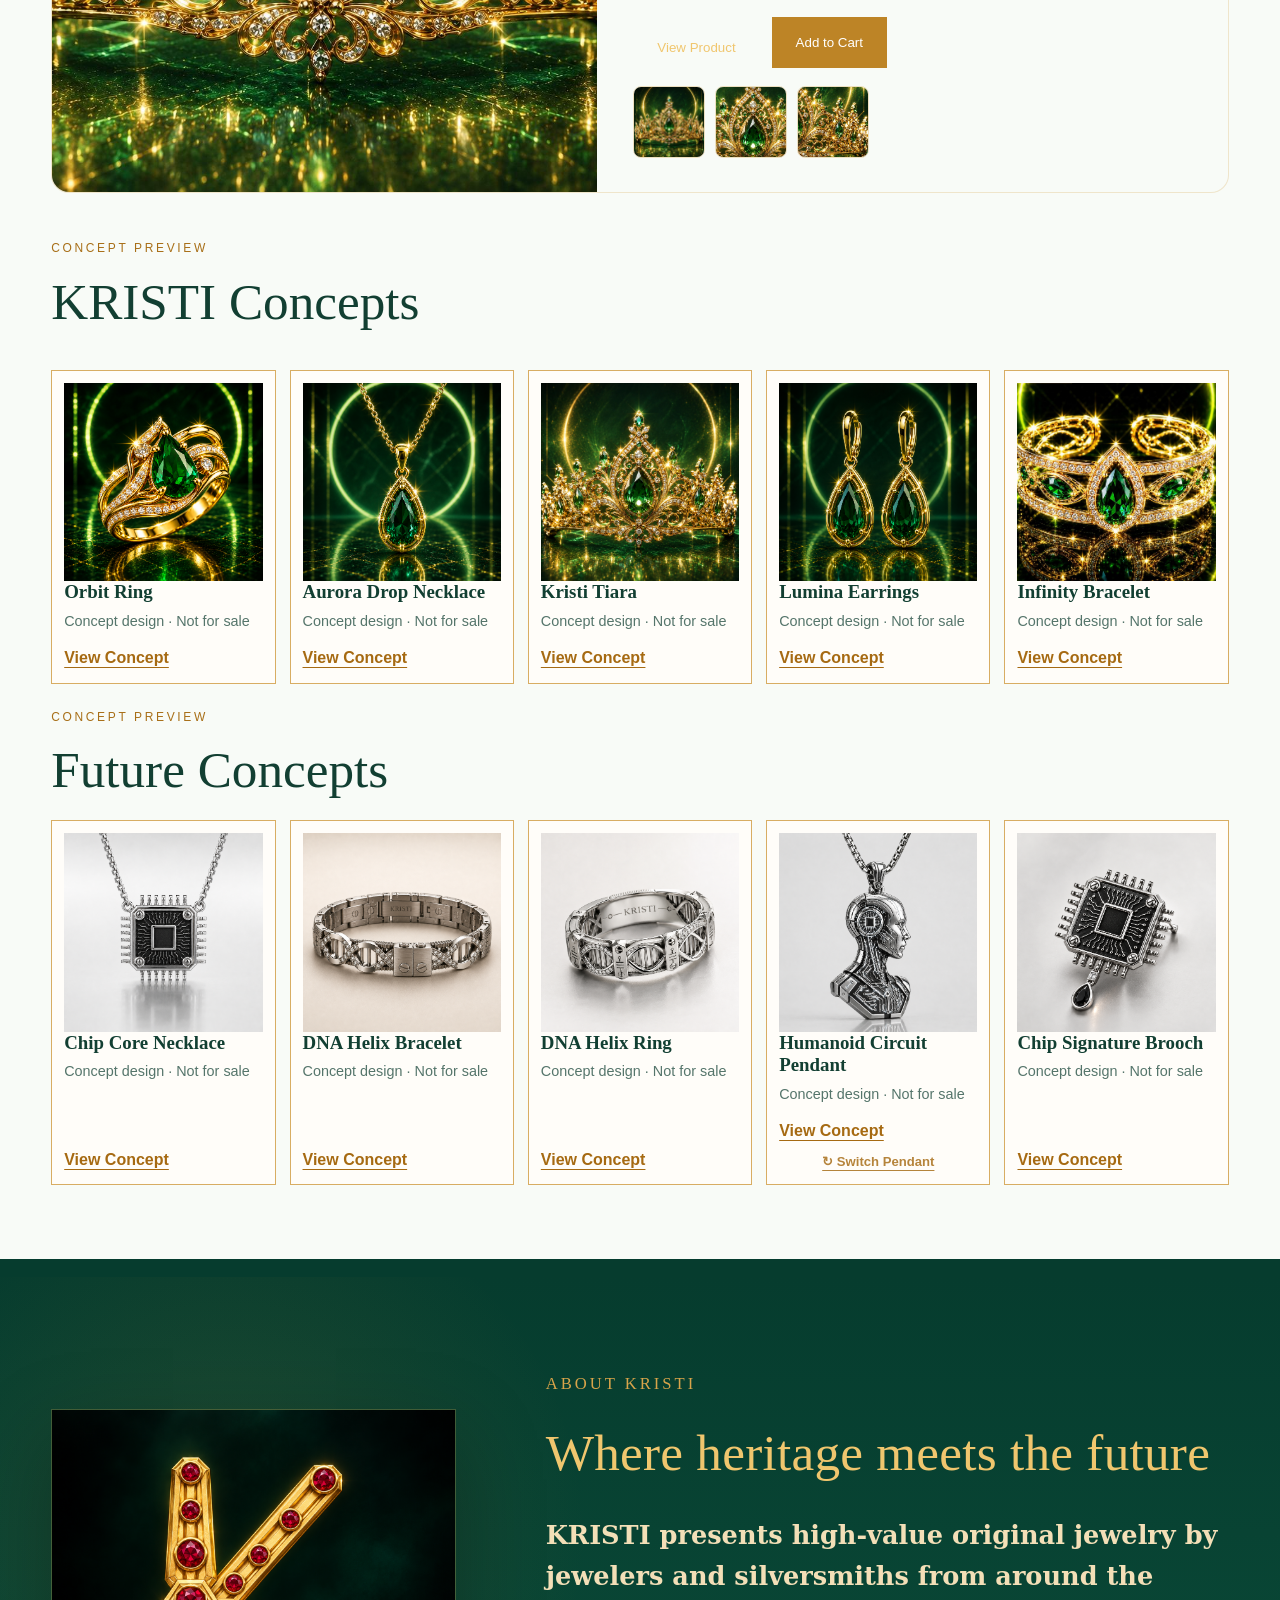
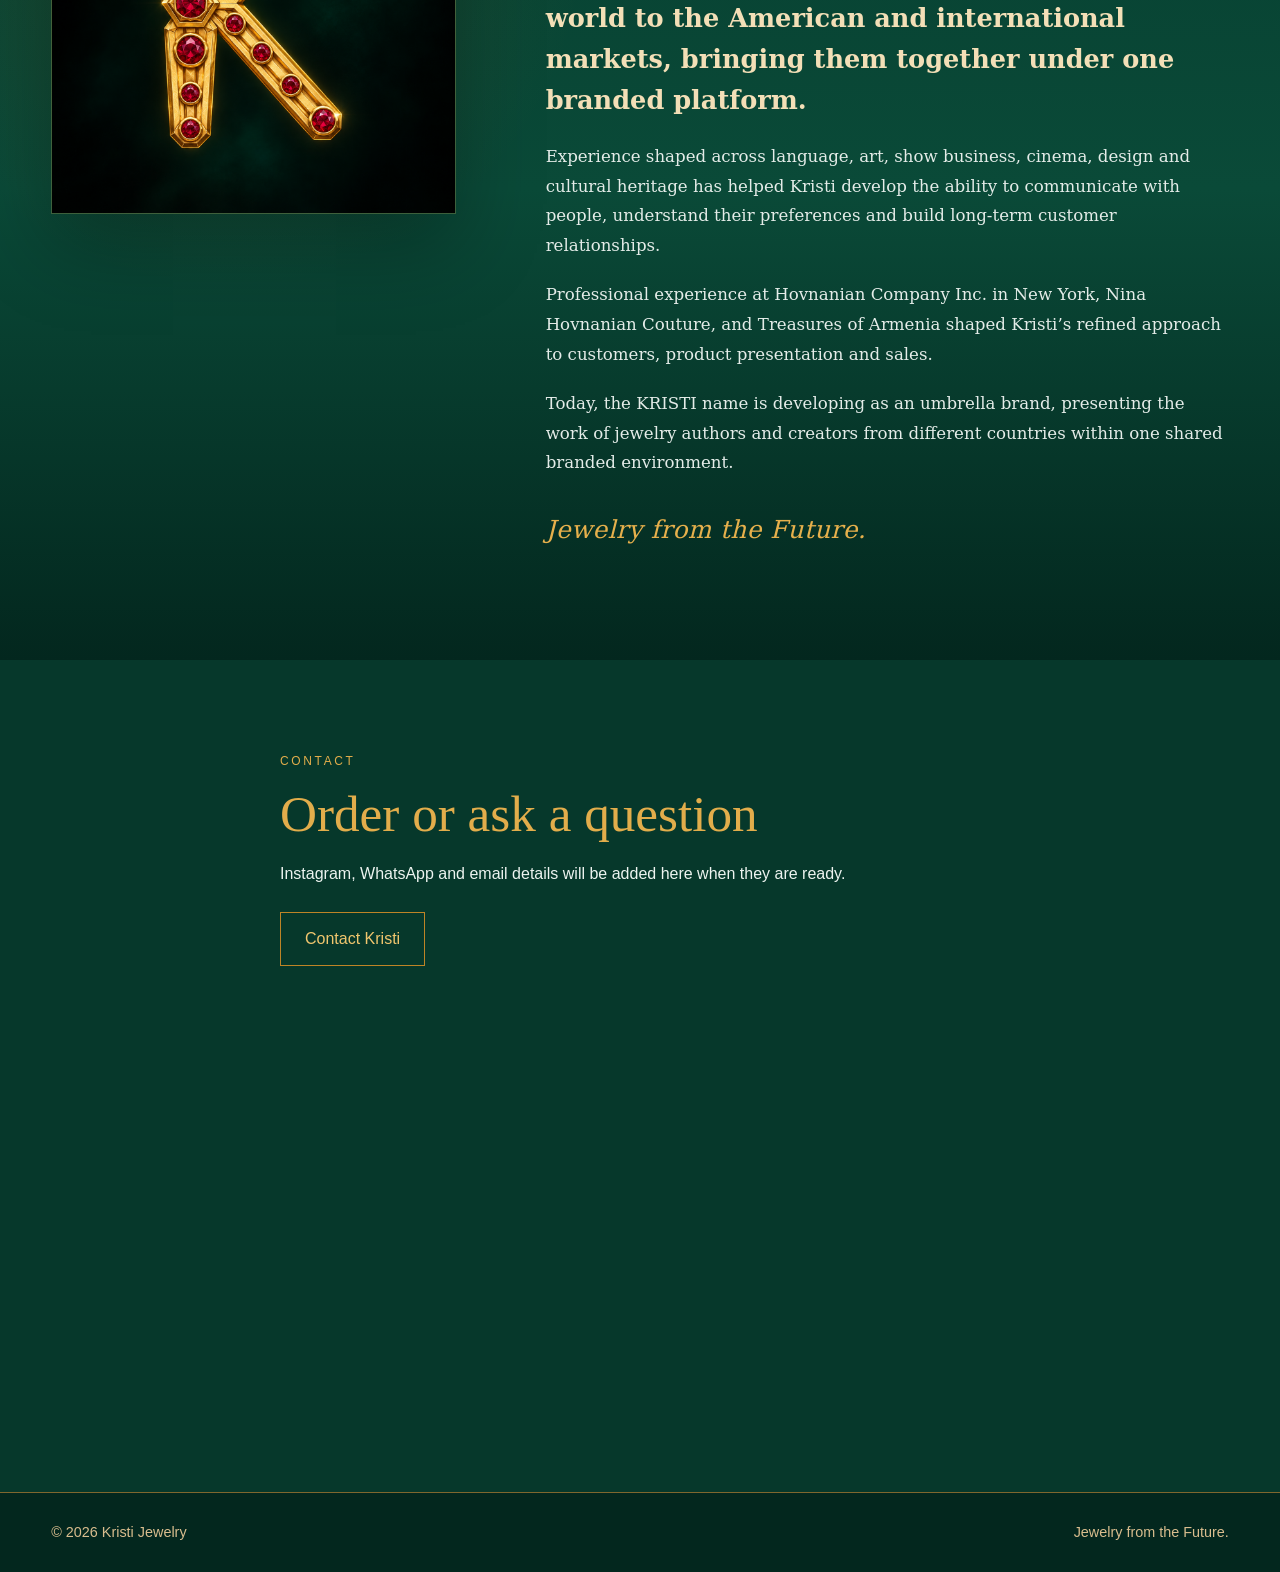
==== commit e734af24: "Use second retouched Home hero image" ====
--- a/green/index.html
+++ b/green/index.html
@@ -21,7 +21,7 @@
 <body>
 <header class="site-sticky-nav" aria-label="Persistent navigation"><div class="site-sticky-nav-inner"><a class="sticky-brand" href="#home" data-sticky-target="#home" aria-label="Kristi Home"><span class="sticky-k-mark" aria-hidden="true">K</span><span>KRISTI</span></a><nav class="sticky-links" aria-label="Primary"><a href="#home" data-sticky-target="#home">Home</a><a href="#shop" data-sticky-target="#shop">Shop</a><a href="#collections" data-sticky-target="#collections">Collections</a><a href="#about" data-sticky-target="#about">About</a><a href="#contact" data-sticky-target="#contact">Contact</a></nav><div class="sticky-actions"><button class="sticky-icon" type="button" data-sticky-search aria-label="Search">⌕</button><a class="sticky-icon" href="/jeweler/" aria-label="Account">♙</a><button class="sticky-icon" type="button" data-cart-open aria-label="Cart">🛒</button><button class="sticky-icon" type="button" data-sticky-menu aria-label="Menu">☰</button><div class="sticky-search-box"><input id="stickySiteSearch" type="search" placeholder="Search jewelry" aria-label="Search jewelry"></div><nav class="sticky-menu-box" aria-label="Quick menu"><a href="#home" data-sticky-target="#home">Home</a><a href="#shop" data-sticky-target="#shop">Shop</a><a href="#collections" data-sticky-target="#collections">Collections</a><a href="#about" data-sticky-target="#about">About</a><a href="#contact" data-sticky-target="#contact">Contact</a><a href="/jeweler/">Jeweler Portal</a></nav></div></div></header>
 <main>
-<section class="hero" id="home" aria-label="Kristi Jewelry hero"><div class="hero-frame"><img class="hero-art" src="green/hero-green-retouched.png?v=20260910-retouched-1" alt="Kristi Jewelry green futuristic jewelry campaign"><a class="hero-control hero-home" href="#home" data-target="#home" aria-label="Home"></a><a class="hero-control hero-shop" href="#shop" data-target="#shop" aria-label="Shop"></a><a class="hero-control hero-collections" href="#collections" data-target="#collections" aria-label="Collections"></a><a class="hero-control hero-about" href="#about" data-target="#about" aria-label="About"></a><a class="hero-control hero-contact" href="#contact" data-target="#contact" aria-label="Contact"></a><button class="hero-control hero-search" type="button" aria-label="Search"></button><a class="hero-control hero-account" href="/jeweler/" aria-label="Jeweler account"></a><button class="hero-control hero-cart" type="button" data-cart-open aria-label="Cart"></button><button class="hero-control hero-menu" type="button" aria-label="Menu"></button><a class="hero-control hero-browse" href="#collections" data-target="#collections" aria-label="Discover collection"></a><a class="hero-control hero-shopnow" href="#shop" data-target="#shop" aria-label="Shop now"></a><div class="hero-panel search-panel" id="searchPanel"><input class="search-input" id="siteSearch" type="search" placeholder="Search jewelry" aria-label="Search jewelry"></div><nav class="hero-panel menu-panel" id="menuPanel" aria-label="Site menu"><a href="#home" data-target="#home">Home</a><a href="#shop" data-target="#shop">Shop</a><a href="#collections" data-target="#collections">Collections</a><a href="#about" data-target="#about">About</a><a href="#contact" data-target="#contact">Contact</a><a href="/jeweler/">Jeweler Portal</a></nav><div class="language-bar"><div class="language-bar-inner"><span class="language-label">Language</span><select id="languageSelect" class="language-select"><option value="ar">Arabic</option><option value="hy">Armenian</option><option value="az">Azerbaijani</option><option value="zh">Chinese</option><option value="en" selected>English</option><option value="de">German</option><option value="hi">Hindi</option><option value="fa">Persian</option><option value="ru">Russian</option><option value="es">Spanish</option><option value="tr">Turkish</option></select></div></div></div></section>
+<section class="hero" id="home" aria-label="Kristi Jewelry hero"><div class="hero-frame"><img class="hero-art" src="green/hero-green-second-retouched.png?v=20260910-retouched-2" alt="Kristi Jewelry green futuristic jewelry campaign"><a class="hero-control hero-home" href="#home" data-target="#home" aria-label="Home"></a><a class="hero-control hero-shop" href="#shop" data-target="#shop" aria-label="Shop"></a><a class="hero-control hero-collections" href="#collections" data-target="#collections" aria-label="Collections"></a><a class="hero-control hero-about" href="#about" data-target="#about" aria-label="About"></a><a class="hero-control hero-contact" href="#contact" data-target="#contact" aria-label="Contact"></a><button class="hero-control hero-search" type="button" aria-label="Search"></button><a class="hero-control hero-account" href="/jeweler/" aria-label="Jeweler account"></a><button class="hero-control hero-cart" type="button" data-cart-open aria-label="Cart"></button><button class="hero-control hero-menu" type="button" aria-label="Menu"></button><a class="hero-control hero-browse" href="#collections" data-target="#collections" aria-label="Discover collection"></a><a class="hero-control hero-shopnow" href="#shop" data-target="#shop" aria-label="Shop now"></a><div class="hero-panel search-panel" id="searchPanel"><input class="search-input" id="siteSearch" type="search" placeholder="Search jewelry" aria-label="Search jewelry"></div><nav class="hero-panel menu-panel" id="menuPanel" aria-label="Site menu"><a href="#home" data-target="#home">Home</a><a href="#shop" data-target="#shop">Shop</a><a href="#collections" data-target="#collections">Collections</a><a href="#about" data-target="#about">About</a><a href="#contact" data-target="#contact">Contact</a><a href="/jeweler/">Jeweler Portal</a></nav><div class="language-bar"><div class="language-bar-inner"><span class="language-label">Language</span><select id="languageSelect" class="language-select"><option value="ar">Arabic</option><option value="hy">Armenian</option><option value="az">Azerbaijani</option><option value="zh">Chinese</option><option value="en" selected>English</option><option value="de">German</option><option value="hi">Hindi</option><option value="fa">Persian</option><option value="ru">Russian</option><option value="es">Spanish</option><option value="tr">Turkish</option></select></div></div></div></section>
 <section class="section" id="shop"><div class="container"><div class="section-heading"><p class="eyebrow" data-i18n="shopEyebrow">KRISTI collection</p><h1 data-i18n="shopTitle">Shop Kristi</h1><p data-i18n="shopIntro">Approved jewelry is presented first with confirmed KRISTI retail pricing. Concept studies remain clearly identified below as visual previews and are not offered for sale.</p></div><div class="published-static"><div class="section-heading"><p class="eyebrow">KRISTI Approved</p><h1>Published Jewelry</h1><p>Jewelry approved by KRISTI with confirmed retail pricing.</p></div><article class="published-static-card" id="emeraldCrown"><div class="published-static-media"><img id="crownMainImage" src="WhatsApp%20Image%202026-08-17%20at%206.25.42%20PM%20(1).jpeg" alt="Emerald Crown"><span class="published-static-badge">Published</span></div><div class="published-static-body"><p class="eyebrow">Available through KRISTI</p><h2>Emerald Crown</h2><p class="published-static-meta">G &amp; Kristi · USA</p><p class="published-static-price">$2,500.00</p><p class="published-static-desc">Handcrafted 18K gold crown set with emeralds and diamonds. A unique statement piece created with traditional fine-jewelry craftsmanship.</p><ul class="published-static-specs"><li><strong>Material</strong>18K Gold, Emerald and Diamonds</li><li><strong>Weight</strong>700 g</li><li><strong>Size</strong>54–57 cm</li><li><strong>Status</strong>Published</li></ul><div class="published-actions"><button class="button secondary" type="button" data-view-crown>View Product</button><button class="button" type="button" data-add-crown>Add to Cart</button></div><div class="published-static-thumbs"><button class="crown-thumb" type="button" data-src="WhatsApp%20Image%202026-08-17%20at%206.25.42%20PM%20(1).jpeg" aria-label="Emerald Crown image 1"><img src="WhatsApp%20Image%202026-08-17%20at%206.25.42%20PM%20(1).jpeg" alt="Emerald Crown image 1"></button><button class="crown-thumb" type="button" data-src="WhatsApp%20Image%202026-08-17%20at%206.35.32%20PM.jpeg" aria-label="Emerald Crown image 2"><img src="WhatsApp%20Image%202026-08-17%20at%206.35.32%20PM.jpeg" alt="Emerald Crown image 2"></button><button class="crown-thumb" type="button" data-src="WhatsApp%20Image%202026-08-17%20at%206.36.17%20PM.jpeg" aria-label="Emerald Crown image 3"><img src="WhatsApp%20Image%202026-08-17%20at%206.36.17%20PM.jpeg" alt="Emerald Crown image 3"></button></div></div></article></div><div class="section-heading" id="collections"><p class="eyebrow">Concept Preview</p><h1>KRISTI Concepts</h1></div><div class="product-grid" id="productGrid"></div><div class="section-heading concept-second-heading"><p class="eyebrow">Concept Preview</p><h1>Future Concepts</h1></div><div class="product-grid" id="conceptProductGrid"></div></div></section>
 <section class="section about-section" id="about"><div class="container about-wrap"><div class="about-symbol-wrap"><img class="about-symbol" src="green/kristi-about-k-ruby.png?v=20260910-about-k-1" alt="Kristi gold K emblem with red ruby stones"></div><div class="about-content"><p class="eyebrow">About Kristi</p><h1>Where heritage meets the future</h1><p class="about-lead"><strong>KRISTI presents high-value original jewelry by jewelers and silversmiths from around the world to the American and international markets, bringing them together under one branded platform.</strong></p><p>Experience shaped across language, art, show business, cinema, design and cultural heritage has helped Kristi develop the ability to communicate with people, understand their preferences and build long-term customer relationships.</p><p>Professional experience at Hovnanian Company Inc. in New York, Nina Hovnanian Couture, and Treasures of Armenia shaped Kristi’s refined approach to customers, product presentation and sales.</p><p>Today, the KRISTI name is developing as an umbrella brand, presenting the work of jewelry authors and creators from different countries within one shared branded environment.</p><p class="about-signature">Jewelry from the Future.</p></div></div></section><section class="section contact-section" id="contact"><div class="container narrow"><p class="eyebrow" data-i18n="contactEyebrow">Contact</p><h1 data-i18n="contactTitle">Order or ask a question</h1><p data-i18n="contactP">Instagram, WhatsApp and email details will be added here when they are ready.</p><a class="button secondary" href="mailto:hello@example.com" data-i18n="contactButton">Contact Kristi</a></div></section></main>
 <aside class="cart-drawer" id="cartDrawer" aria-hidden="true" aria-labelledby="cartTitle"><button class="cart-backdrop" type="button" data-cart-close aria-label="Close cart"></button><section class="cart-panel" role="dialog" aria-modal="true"><div class="cart-header"><div><p class="eyebrow">KRISTI</p><h2 id="cartTitle">Your Cart</h2></div><button class="cart-close" type="button" data-cart-close aria-label="Close cart">×</button></div><div class="cart-empty" data-cart-content><p>Your cart is currently empty.</p><a class="button secondary" href="#shop" data-cart-shop>Continue Shopping</a></div></section></aside>
